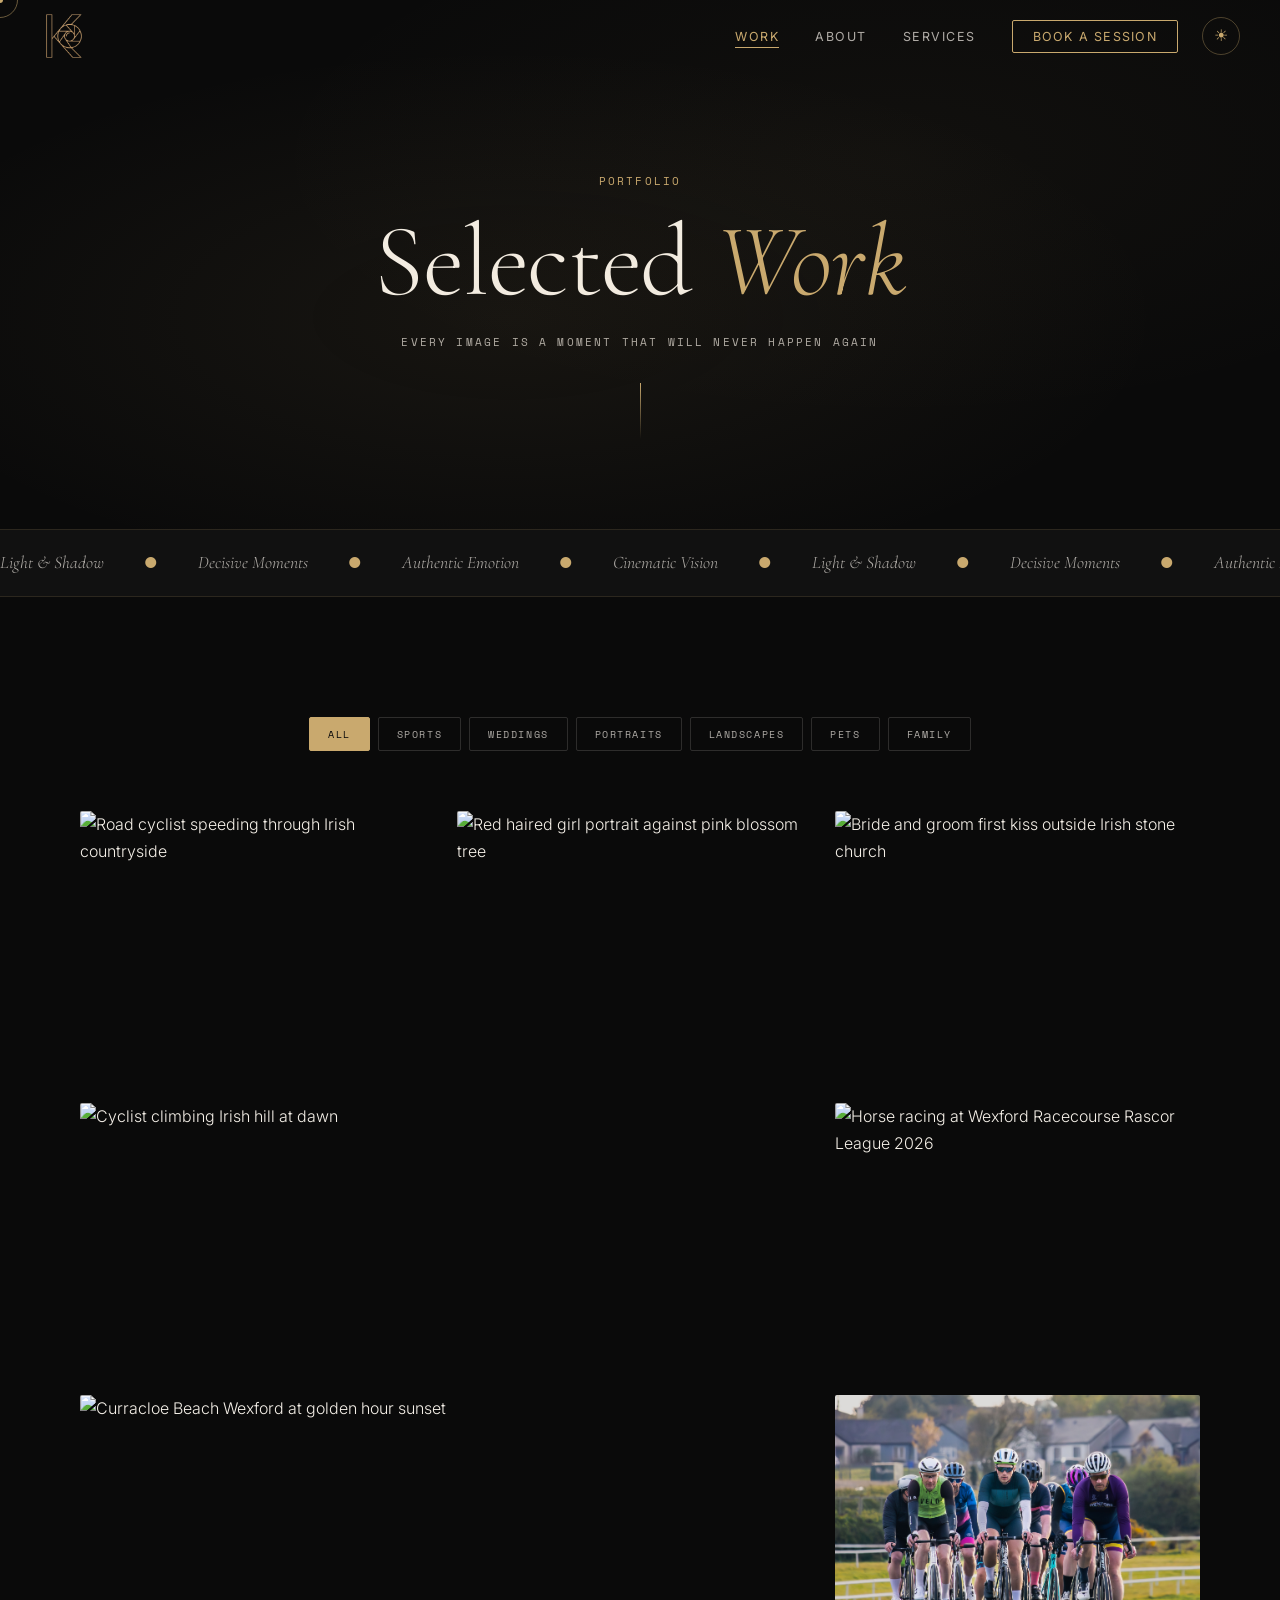
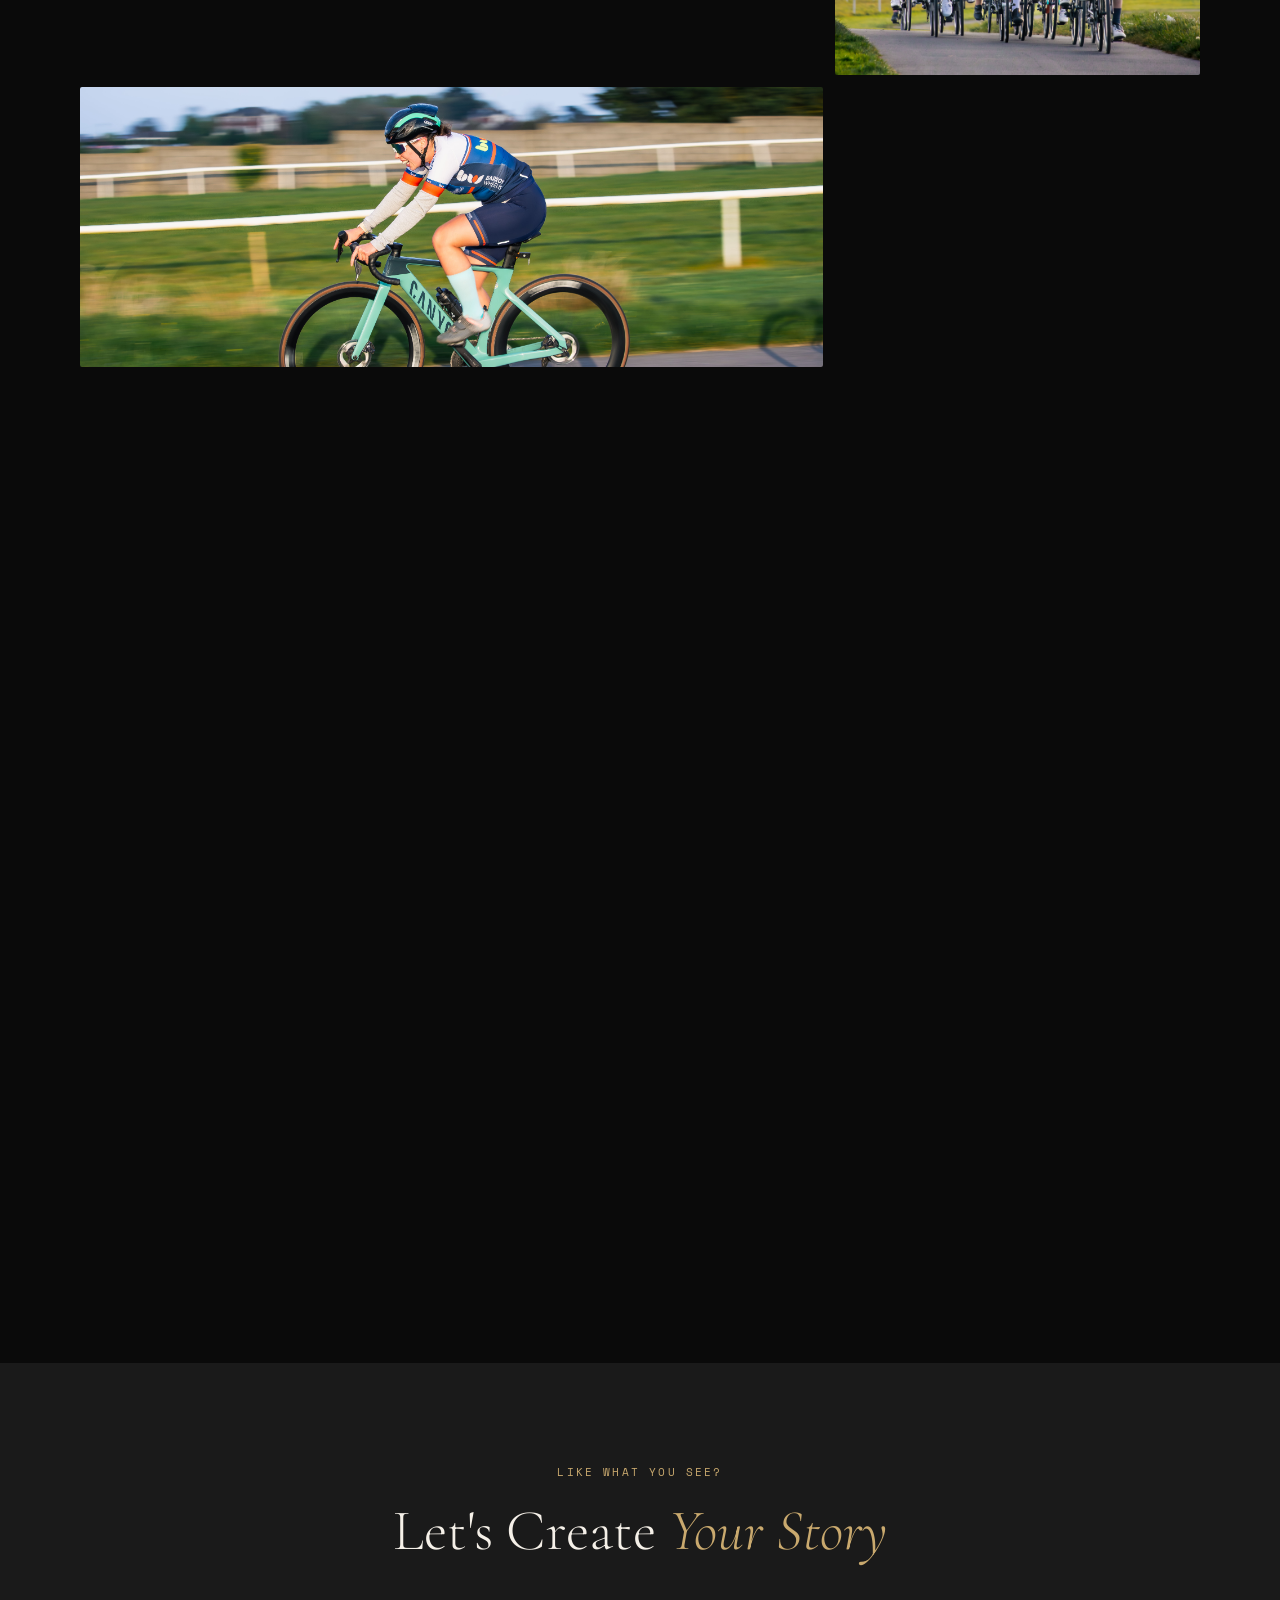
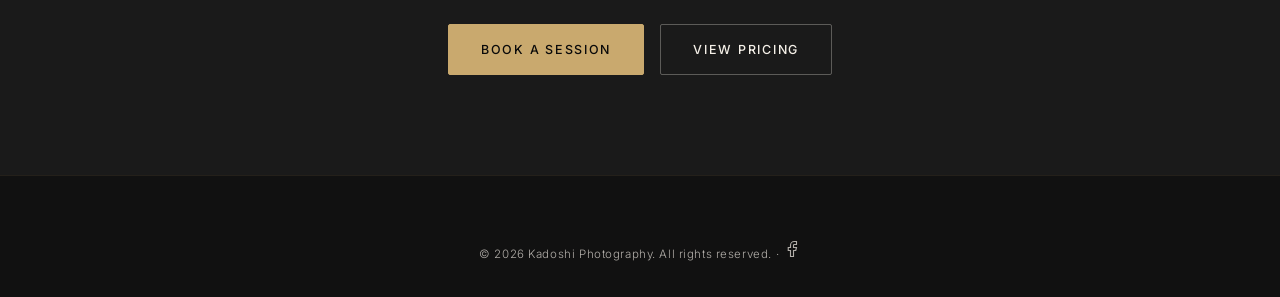
==== portfolio.html @ da4d8324 "Update all site files with latest changes" ====
<!DOCTYPE html>
<html lang="en">
<head>
  <meta charset="UTF-8">
  <meta name="viewport" content="width=device-width, initial-scale=1.0">
  <title>Portfolio | Kadoshi Photography — Co. Wexford, Ireland</title>
  <meta name="description" content="Browse the full portfolio of Kadoshi Photography — weddings, sports, portraits, couples, family, landscapes, pets, street and events captured across Ireland.">
  <meta name="author" content="Danni Kadoshi">
  <meta name="robots" content="index, follow">
  <link rel="canonical" href="https://dannikadoshi.com/portfolio.html">
  <meta name="geo.region" content="IE-WX">
  <meta name="geo.placename" content="County Wexford, Ireland">
  <meta property="og:type" content="website">
  <meta property="og:site_name" content="Kadoshi Photography">
  <meta property="og:title" content="Portfolio | Kadoshi Photography — Co. Wexford, Ireland">
  <meta property="og:description" content="Browse the full portfolio of Kadoshi Photography — weddings, sports, portraits, couples, family, landscapes, pets, street and events captured across Ireland.">
  <meta property="og:url" content="https://dannikadoshi.com/portfolio.html">
  <meta property="og:image" content="https://dannikadoshi.com/images/landscape-curracloe-golden.png">
  <meta property="og:locale" content="en_IE">
  <link rel="preconnect" href="https://fonts.googleapis.com">
  <link rel="preconnect" href="https://fonts.gstatic.com" crossorigin>
  <link href="https://fonts.googleapis.com/css2?family=Cormorant+Garamond:ital,wght@0,300;0,400;0,600;1,300;1,400&family=Inter:wght@300;400;500&family=Space+Mono:wght@400;700&display=swap" rel="stylesheet">
  <link rel="stylesheet" href="css/style.css">
  <link rel="icon" type="image/png" href="images/logo-k-gold.png">
  <link rel="apple-touch-icon" href="images/logo-k-gold.png">
  <link rel="manifest" href="manifest.json">
  <meta name="theme-color" content="#0a0a0a">
  <meta name="apple-mobile-web-app-capable" content="yes">
  <meta name="apple-mobile-web-app-status-bar-style" content="black-translucent">
  <meta name="apple-mobile-web-app-title" content="Kadoshi">
</head>
<body>

  <div class="cursor-dot" id="cursorDot"></div>
  <div class="cursor-ring" id="cursorRing"></div>

  <nav class="nav" id="nav">
    <a href="index.html" class="nav-logo">
      <img src="images/logo-k-gold.png" alt="Kadoshi Photography" class="nav-logo-img nav-logo-img--gold">
      <img src="images/logo-k-white.png" alt="Kadoshi Photography" class="nav-logo-img nav-logo-img--white">
    </a>
    <div class="nav-right">
      <ul class="nav-links" id="navLinks">
        <li><a href="portfolio.html" class="nav-link" aria-current="page">Work</a></li>
        <li><a href="about.html" class="nav-link">About</a></li>
        <li><a href="services.html" class="nav-link">Services</a></li>
        <li><a href="contact.html" class="nav-link nav-link--cta">Book a Session</a></li>
      </ul>
      <button class="theme-toggle" id="themeToggle" aria-label="Toggle light/dark theme" title="Toggle theme">
        <span class="theme-toggle-icon theme-toggle-icon--dark">☀</span>
        <span class="theme-toggle-icon theme-toggle-icon--light">☽</span>
      </button>
      <button class="nav-toggle" id="navToggle" aria-label="Toggle menu">
        <span></span><span></span><span></span>
      </button>
    </div>
  </nav>

  <!-- Page Hero -->
  <div class="page-hero">
    <p class="section-label reveal-up">Portfolio</p>
    <h1 class="page-hero-title reveal-up">Selected <em>Work</em></h1>
    <p class="page-hero-sub reveal-up">Every image is a moment that will never happen again</p>
    <div class="page-hero-line"></div>
  </div>

  <!-- Philosophy Strip -->
  <section class="philosophy">
    <div class="philosophy-track">
      <span>Light &amp; Shadow</span>
      <span class="dot">&#9679;</span>
      <span>Decisive Moments</span>
      <span class="dot">&#9679;</span>
      <span>Authentic Emotion</span>
      <span class="dot">&#9679;</span>
      <span>Cinematic Vision</span>
      <span class="dot">&#9679;</span>
      <span>Light &amp; Shadow</span>
      <span class="dot">&#9679;</span>
      <span>Decisive Moments</span>
      <span class="dot">&#9679;</span>
      <span>Authentic Emotion</span>
      <span class="dot">&#9679;</span>
      <span>Cinematic Vision</span>
      <span class="dot">&#9679;</span>
    </div>
  </section>

  <!-- Full Gallery -->
  <section class="work">
    <div class="container">

      <!-- Filter Tabs -->
      <div class="filter-tabs reveal-up">
        <button class="filter-btn active" data-filter="all">All</button>
        <button class="filter-btn" data-filter="sports">Sports</button>
        <button class="filter-btn" data-filter="weddings">Weddings</button>
        <button class="filter-btn" data-filter="portraits">Portraits</button>
        <button class="filter-btn" data-filter="landscapes">Landscapes</button>
        <button class="filter-btn" data-filter="pets">Pets</button>
        <button class="filter-btn" data-filter="family">Family</button>
      </div>

      <!-- Gallery Grid -->
      <div class="gallery-grid" id="galleryGrid">

        <div class="gallery-item reveal-item" data-category="sports" data-index="0"
          data-story="There's a split second between effort and flight — where the road disappears and only momentum exists. I chased this cyclist down a narrow Wexford lane for three kilometres waiting for the hedgerows to frame him perfectly. One shot. This was it.">
          <img src="images/sport-cycling-motion.png" alt="Road cyclist speeding through Irish countryside" style="object-position: center center;">
          <div class="gallery-overlay">
            <p class="gallery-cat">Sports</p>
            <h3 class="gallery-name">In Motion</h3>
          </div>
        </div>

        <div class="gallery-item reveal-item tall" data-category="portraits" data-index="1"
          data-story="She arrived nervous. By the third frame she forgot I was there. Portrait photography isn't about the camera — it's about the silence between words, the trust built in a few quiet minutes. This is what it looks like when someone finally lets you see them.">
          <img src="images/portrait-blossom-girl.png" alt="Red haired girl portrait against pink blossom tree" style="object-position: center top;">
          <div class="gallery-overlay">
            <p class="gallery-cat">Portraits</p>
            <h3 class="gallery-name">In Bloom</h3>
          </div>
        </div>

        <div class="gallery-item reveal-item" data-category="weddings" data-index="2"
          data-story="They had waited fourteen months for this day. When Father O'Brien finally said 'you may kiss the bride', the crowd erupted and confetti filled the October air. She laughed into his lips. I pressed the shutter. Some frames find you.">
          <img src="images/wedding-church-kiss.png" alt="Bride and groom first kiss outside Irish stone church">
          <div class="gallery-overlay">
            <p class="gallery-cat">Weddings</p>
            <h3 class="gallery-name">Forever Begins</h3>
          </div>
        </div>

        <div class="gallery-item reveal-item wide" data-category="landscapes" data-index="3"
          data-story="Curracloe Beach, Co. Wexford. 8:47pm in late August. I had been here four evenings in a row hoping for this light. The lone figure appeared from nowhere — a stranger walking his dog — and stepped into the frame at exactly the right moment. Some photographs are made. Others are given.">
          <img src="images/landscape-curracloe-golden.png" alt="Curracloe Beach Wexford at golden hour sunset">
          <div class="gallery-overlay">
            <p class="gallery-cat">Landscapes</p>
            <h3 class="gallery-name">Golden Hour</h3>
          </div>
        </div>

        <div class="gallery-item reveal-item" data-category="sports" data-index="4"
          data-story="6:12am. The valley below was still sleeping under morning mist. He had been climbing for forty minutes. No music, no distraction — just the rhythmic grind of the chain and the burn in his legs. This is what dedication looks like before the world wakes up.">
          <img src="images/sport-cycling-athlete.png" alt="Cyclist climbing Irish hill at dawn" style="object-position: center center;">
          <div class="gallery-overlay">
            <p class="gallery-cat">Sports</p>
            <h3 class="gallery-name">The Athlete</h3>
          </div>
        </div>

        <div class="gallery-item reveal-item" data-category="sports" data-index="5"
          data-story="Wexford Racecourse, April 28th, 2026. The Rascor Wexford League was thunder and dust — three tons of muscle and determination hurtling down the track at forty kilometres per hour. Every muscle fibre burning, every heartbeat a hammer blow. I positioned myself at the final turn knowing that this is where victory is decided — not by speed, but by will.">
          <img src="images/cycling.jpg" alt="Horse racing at Wexford Racecourse Rascor League 2026" style="object-position: center center;">
          <div class="gallery-overlay">
            <p class="gallery-cat">Sports</p>
            <h3 class="gallery-name">Pure Drive</h3>
          </div>
        </div>

        <div class="gallery-item reveal-item wide" data-category="sports" data-index="6"
          data-story="The moment between stride and stride — when acceleration becomes art. At full speed down Wexford's track, the jockey and horse move as one organism, communicating through the subtlest shifts of weight and intention. This isn't racing. This is poetry written in hoofbeats.">
          <img src="images/full-speed.jpg" alt="Racehorse at full speed Wexford Racecourse">
          <div class="gallery-overlay">
            <p class="gallery-cat">Sports</p>
            <h3 class="gallery-name">Full Speed</h3>
          </div>
        </div>

        <div class="gallery-item reveal-item" data-category="sports" data-index="7"
          data-story="The roar before the finish line. Wexford's racing community gathered on April 28th for the Rascor League — generations of tradition, family pride, and the electric tension of three minutes that could change everything. I captured not just the horses, but the collective heartbeat of a community holding its breath.">
          <img src="images/cycling-peloton.jpg" alt="Rascor Wexford League 2026 racing action" style="object-position: center center;">
          <div class="gallery-overlay">
            <p class="gallery-cat">Sports</p>
            <h3 class="gallery-name">The Race</h3>
          </div>
        </div>

        <div class="gallery-item reveal-item" data-category="pets" data-index="8"
          data-story="This is Bruce — my pug, my shadow, my most demanding client. He hit the sand at full speed and never looked back. There's something about Bruce on a beach — pure, unfiltered happiness with absolutely no agenda. This shot took forty attempts. He didn't care. Worth every single one.">
          <img src="images/pet-dog-beach.png" alt="Bruce the pug running on Curracloe Beach">
          <div class="gallery-overlay">
            <p class="gallery-cat">Pets</p>
            <h3 class="gallery-name">Best Friends</h3>
          </div>
        </div>

        <div class="gallery-item reveal-item tall" data-category="street" data-index="9"
          data-story="Dublin on a Tuesday in November. Everyone else had an umbrella and somewhere to be. I had a camera and no particular plan. Street photography is the art of being invisible in plain sight — of finding the extraordinary frame inside the ordinary evening.">
          <img src="images/street-dublin-rain.png" alt="Rainy night street scene in Dublin Ireland">
          <div class="gallery-overlay">
            <p class="gallery-cat">Street</p>
            <h3 class="gallery-name">City Pulse</h3>
          </div>
        </div>

        <div class="gallery-item reveal-item" data-category="landscapes" data-index="10"
          data-story="Hook Head Lighthouse — the oldest operational lighthouse in the world. I arrived two hours before dusk and waited. As the blue hour settled over the Atlantic, the beam swept across a sea that had guided sailors home for over eight hundred years. Ireland carries its history in its light.">
          <img src="images/landscape-hook-head.png" alt="Hook Head Lighthouse Wexford at blue hour">
          <div class="gallery-overlay">
            <p class="gallery-cat">Landscapes</p>
            <h3 class="gallery-name">Blue Hour</h3>
          </div>
        </div>

        <div class="gallery-item reveal-item wide" data-category="pets" data-index="10"
          data-story="Zeus and his mate, let loose at Curracloe for a golden hour session. Within seconds they were chasing waves like the ocean was personally put there for them. Animals understand something about joy that we've largely forgotten.">
          <img src="images/pet-dogs-sunset.png" alt="Two dogs playing on Irish beach at sunset">
          <div class="gallery-overlay">
            <p class="gallery-cat">Pets</p>
            <h3 class="gallery-name">Pure Joy</h3>
          </div>
        </div>

        <div class="gallery-item reveal-item" data-category="portraits" data-index="13"
          data-story="No studio. No artificial light. Just an autumn woodland in Wexford, a willing subject, and whatever the sky decided to give us that afternoon. The best portraits are never forced — they're discovered in the quiet space between directions.">
          <img src="images/portrait-woodland-light.png" alt="Natural light portrait in Irish woodland" style="object-position: center top;">
          <div class="gallery-overlay">
            <p class="gallery-cat">Portraits</p>
            <h3 class="gallery-name">Natural Light</h3>
          </div>
        </div>

        <div class="gallery-item reveal-item wide" data-category="family" data-index="14"
          data-story="They'd been trying to get a family photo for two years. Every attempt — someone blinked, someone cried, the dog escaped. This time I told them to forget about the camera and just talk to each other. Twenty seconds later, this happened. That's the magic of not trying too hard.">
          <img src="images/portrait-family-outdoor.png" alt="Irish family portrait in Wexford countryside">
          <div class="gallery-overlay">
            <p class="gallery-cat">Family</p>
            <h3 class="gallery-name">Together</h3>
          </div>
        </div>

      </div>
    </div>
  </section>

  <!-- CTA -->
  <section class="home-cta">
    <div class="container">
      <p class="section-label reveal-up">Like What You See?</p>
      <h2 class="section-title reveal-up">Let's Create <em>Your Story</em></h2>
      <div class="hero-actions reveal-up">
        <a href="contact.html" class="btn btn--gold">Book a Session</a>
        <a href="pricing.html" class="btn btn--ghost">View Pricing</a>
      </div>
    </div>
  </section>

  <footer class="footer">
    <div class="footer-bottom">
      <p class="footer-copy">© 2026 Kadoshi Photography. All rights reserved. · <a href="https://www.facebook.com/kadoshiphotography/" aria-label="Facebook" target="_blank" rel="noopener noreferrer" class="footer-social-link"><svg viewBox="0 0 24 24" fill="none" stroke="currentColor" stroke-width="1.5" width="18" height="18"><path d="M18 2h-3a5 5 0 0 0-5 5v3H7v4h3v8h4v-8h3l1-4h-4V7a1 1 0 0 1 1-1h3z"/></svg></a></p>
    </div>
  </footer>

  <button class="scroll-top" id="scrollTop" aria-label="Scroll to top">&#8593;</button>

  <div class="lightbox" id="lightbox">
    <button class="lightbox-close" id="lightboxClose" aria-label="Close">&times;</button>
    <button class="lightbox-nav lightbox-prev" id="lightboxPrev" aria-label="Previous">&#8592;</button>
    <div class="lightbox-content" id="lightboxContent"></div>
    <button class="lightbox-nav lightbox-next" id="lightboxNext" aria-label="Next">&#8594;</button>
    <div class="lightbox-info" id="lightboxInfo"></div>
  </div>

  <script src="js/main.js"></script>
</body>
</html>
---- css/style.css ----
/* ============================================================
   KADOSHI PHOTOGRAPHY — Main Stylesheet
   Dark cinematic theme with gold accents
   ============================================================ */

/* --- Reset & Base --- */
*, *::before, *::after { box-sizing: border-box; margin: 0; padding: 0; }

:root {
  --black:       #0a0a0a;
  --dark:        #111111;
  --dark-2:      #1a1a1a;
  --dark-3:      #242424;
  --gold:        #c9a96e;
  --gold-light:  #e8c98a;
  --gold-dark:   #a0793f;
  --white:       #f5f0e8;
  --white-dim:   rgba(245, 240, 232, 0.7);
  --white-faint: rgba(245, 240, 232, 0.15);
  --font-serif:  'Cormorant Garamond', Georgia, serif;
  --font-sans:   'Inter', system-ui, sans-serif;
  --font-mono:   'Space Mono', monospace;
  --nav-h:       72px;
  --ease-out:    cubic-bezier(0.16, 1, 0.3, 1);
  --ease-in-out: cubic-bezier(0.65, 0, 0.35, 1);
}

html {
  scroll-behavior: smooth;
  font-size: 16px;
  overflow-x: hidden;
  max-width: 100%;
}

body {
  background: var(--black);
  color: var(--white);
  font-family: var(--font-sans);
  font-weight: 300;
  line-height: 1.7;
  overflow-x: hidden;
  max-width: 100%;
  cursor: none;
}

a { color: inherit; text-decoration: none; }
img { display: block; width: 100%; height: 100%; object-fit: cover; }
button { cursor: none; border: none; background: none; }

/* --- Custom Cursor --- */
.cursor-dot,
.cursor-ring {
  position: fixed;
  top: 0; left: 0;
  pointer-events: none;
  z-index: 9999;
  transform: translate(-50%, -50%);
  transition: opacity 0.3s;
}

.cursor-dot {
  width: 6px; height: 6px;
  background: var(--gold);
  border-radius: 50%;
  transition: transform 0.1s, background 0.2s;
}

.cursor-ring {
  width: 36px; height: 36px;
  border: 1.5px solid rgba(201, 169, 110, 0.5);
  border-radius: 50%;
  transition: transform 0.15s var(--ease-out), width 0.3s, height 0.3s, border-color 0.3s;
}

body.cursor-hover .cursor-dot  { transform: translate(-50%, -50%) scale(2.5); background: var(--gold-light); }
body.cursor-hover .cursor-ring { width: 60px; height: 60px; border-color: var(--gold); }

/* --- Navigation --- */
.nav {
  position: fixed;
  top: 0; left: 0; right: 0;
  height: var(--nav-h);
  display: flex;
  align-items: center;
  justify-content: space-between;
  padding: 0 40px;
  z-index: 1000;
  transition: background 0.4s, backdrop-filter 0.4s;
}

.nav.scrolled {
  background: rgba(10, 10, 10, 0.92);
  backdrop-filter: blur(12px);
  -webkit-backdrop-filter: blur(12px);
  border-bottom: 1px solid rgba(201, 169, 110, 0.1);
}

.nav-logo {
  display: flex;
  align-items: center;
  transition: opacity 0.2s;
}
.nav-logo:hover { opacity: 0.8; }

/* Navbar K monogram */
.nav-logo-img {
  height: 48px;
  width: auto;
  display: block;
  transition: opacity 0.3s;
}
.nav-logo-img--white { display: none; }
.nav-logo-img--gold  { display: block; }

/* Light mode: keep gold K in navbar (reads well on cream bg) */
body.light .nav-logo-img--gold  { display: block; }
body.light .nav-logo-img--white { display: none; }

.nav-links {
  display: flex;
  list-style: none;
  align-items: center;
  gap: 36px;
}

.nav-link {
  font-family: var(--font-sans);
  font-size: 0.78rem;
  font-weight: 400;
  letter-spacing: 0.12em;
  text-transform: uppercase;
  color: var(--white-dim);
  transition: color 0.2s;
  position: relative;
}

.nav-link::after {
  content: '';
  position: absolute;
  bottom: -4px; left: 0;
  width: 0; height: 1px;
  background: var(--gold);
  transition: width 0.3s var(--ease-out);
}

.nav-link:hover { color: var(--white); }
.nav-link:hover::after { width: 100%; }

.nav-link--cta {
  color: var(--gold) !important;
  border: 1px solid var(--gold);
  padding: 8px 20px;
  border-radius: 2px;
  letter-spacing: 0.1em;
  transition: background 0.2s, color 0.2s !important;
}
.nav-link--cta::after { display: none; }
.nav-link--cta:hover {
  background: var(--gold);
  color: var(--black) !important;
}

/* Nav right cluster — always visible */
.nav-right {
  display: flex;
  align-items: center;
  gap: 24px;
}

.nav-toggle {
  display: none;
  flex-direction: column;
  gap: 5px;
  padding: 8px;
}
.nav-toggle span {
  display: block;
  width: 24px; height: 1.5px;
  background: var(--white);
  transition: transform 0.3s, opacity 0.3s;
}

/* --- Buttons --- */
.btn {
  display: inline-flex;
  align-items: center;
  gap: 10px;
  padding: 14px 32px;
  font-family: var(--font-sans);
  font-size: 0.78rem;
  font-weight: 500;
  letter-spacing: 0.14em;
  text-transform: uppercase;
  border-radius: 2px;
  transition: all 0.25s var(--ease-out);
  position: relative;
  overflow: hidden;
}

.btn--gold {
  background: var(--gold);
  color: var(--black);
  border: 1px solid var(--gold);
}
.btn--gold:hover {
  background: var(--gold-light);
  border-color: var(--gold-light);
  transform: translateY(-2px);
  box-shadow: 0 12px 40px rgba(201, 169, 110, 0.25);
}

.btn--ghost {
  background: transparent;
  color: var(--white);
  border: 1px solid rgba(245, 240, 232, 0.3);
}
.btn--ghost:hover {
  border-color: var(--white);
  transform: translateY(-2px);
}

.btn--full { width: 100%; justify-content: center; }

/* --- Section Shared --- */
.container { max-width: 1200px; margin: 0 auto; padding: 0 40px; }

.section-label {
  font-family: var(--font-mono);
  font-size: 0.68rem;
  letter-spacing: 0.2em;
  text-transform: uppercase;
  color: var(--gold);
  margin-bottom: 16px;
}

.section-title {
  font-family: var(--font-serif);
  font-size: clamp(2.2rem, 5vw, 3.6rem);
  font-weight: 300;
  line-height: 1.15;
  margin-bottom: 60px;
}

.section-title em {
  font-style: italic;
  color: var(--gold);
}

.section-header { text-align: center; }
.section-header .section-title { margin-bottom: 40px; }

/* --- Hero --- */
.hero {
  position: relative;
  height: 100dvh;
  min-height: 600px;
  display: flex;
  align-items: center;
  justify-content: center;
  overflow: hidden;
}

.hero-bg {
  position: absolute;
  inset: 0;
  background: #0a0a0a;
}

.hero-slides {
  position: absolute;
  inset: 0;
}

.hero-slide {
  position: absolute;
  inset: 0;
  background-size: cover;
  background-position: center;
  opacity: 0;
  transition: opacity 1.8s ease-in-out;
  will-change: opacity, transform;
}

.hero-slide.active {
  opacity: 1;
  animation: kenBurns 9s ease-out forwards;
}

@keyframes kenBurns {
  from { transform: scale(1.08); }
  to   { transform: scale(1); }
}

.hero-slide--1 { background-image: url('../images/wedding-church-kiss.png'); }
.hero-slide--2 { background-image: url('../images/landscape-curracloe-golden.png'); }
.hero-slide--3 { background-image: url('../images/sport-cycling-motion.png'); }
.hero-slide--4 { background-image: url('../images/portrait-woodland-light.png'); }
.hero-slide--5 { background-image: url('../images/landscape-hook-head.png'); }
.hero-slide--6 { background-image: url('../images/street-dublin-rain.png'); }
.hero-slide--7 { background-image: url('../images/portrait-blossom-girl.png'); }
.hero-slide--8 { background-image: url('../images/pet-dogs-sunset.png'); }

.hero-overlay {
  position: absolute;
  inset: 0;
  background: rgba(0, 0, 0, 0.52);
}

.hero-gradient {
  position: absolute;
  bottom: 0; left: 0; right: 0;
  height: 40%;
  background: linear-gradient(to top, var(--black), transparent);
}

.hero-content {
  position: relative;
  text-align: center;
  z-index: 1;
  padding: 0 20px;
}

.hero-tagline {
  font-family: var(--font-mono);
  font-size: 0.7rem;
  letter-spacing: 0.25em;
  text-transform: uppercase;
  color: var(--gold);
  margin-bottom: 24px;
}

.hero-title {
  font-family: var(--font-serif);
  font-size: clamp(4rem, 12vw, 10rem);
  font-weight: 300;
  line-height: 0.9;
  letter-spacing: -0.01em;
  margin-bottom: 32px;
  display: flex;
  flex-direction: column;
  align-items: center;
  gap: 8px;
}

.hero-title--thin {
  font-size: clamp(1.4rem, 4vw, 3rem);
  font-weight: 300;
  letter-spacing: 0.35em;
  text-transform: uppercase;
  color: var(--white-dim);
}

.hero-sub {
  font-size: 0.72rem;
  letter-spacing: 0.15em;
  text-transform: uppercase;
  color: var(--white-dim);
  margin-bottom: 48px;
}

.hero-actions {
  display: flex;
  gap: 16px;
  justify-content: center;
  flex-wrap: wrap;
}

.hero-scroll {
  position: absolute;
  bottom: 36px;
  left: 50%;
  transform: translateX(-50%);
  display: flex;
  flex-direction: column;
  align-items: center;
  gap: 12px;
  font-family: var(--font-mono);
  font-size: 0.6rem;
  letter-spacing: 0.2em;
  text-transform: uppercase;
  color: var(--white-dim);
  animation: scrollPulse 2s ease-in-out infinite;
}

.hero-scroll-line {
  width: 1px;
  height: 48px;
  background: linear-gradient(to bottom, var(--gold), transparent);
}

@keyframes scrollPulse {
  0%, 100% { opacity: 0.5; transform: translateX(-50%) translateY(0); }
  50% { opacity: 1; transform: translateX(-50%) translateY(6px); }
}

/* --- Philosophy Strip --- */
.philosophy {
  overflow: hidden;
  border-top: 1px solid rgba(201, 169, 110, 0.15);
  border-bottom: 1px solid rgba(201, 169, 110, 0.15);
  background: var(--dark);
  padding: 18px 0;
}

.philosophy-track {
  display: flex;
  gap: 40px;
  white-space: nowrap;
  animation: marquee 20s linear infinite;
  font-family: var(--font-serif);
  font-size: 1.1rem;
  font-style: italic;
  color: var(--white-dim);
}

.philosophy-track .dot { color: var(--gold); }

@keyframes marquee {
  from { transform: translateX(0); }
  to   { transform: translateX(-50%); }
}

/* --- Gallery / Work --- */
.work {
  padding: 120px 0;
  background: var(--black);
}

.filter-tabs {
  display: flex;
  gap: 8px;
  flex-wrap: wrap;
  justify-content: center;
  margin-bottom: 60px;
}

.filter-btn {
  font-family: var(--font-mono);
  font-size: 0.65rem;
  letter-spacing: 0.15em;
  text-transform: uppercase;
  color: var(--white-dim);
  border: 1px solid rgba(245, 240, 232, 0.15);
  padding: 8px 18px;
  border-radius: 2px;
  transition: all 0.25s;
}

.filter-btn:hover { border-color: var(--gold); color: var(--gold); }
.filter-btn.active { background: var(--gold); color: var(--black); border-color: var(--gold); }

.gallery-grid {
  display: grid;
  grid-template-columns: repeat(3, 1fr);
  grid-auto-rows: 280px;
  grid-auto-flow: dense;
  gap: 12px;
}

.gallery-item {
  position: relative;
  overflow: hidden;
  border-radius: 2px;
  cursor: none;
}

.gallery-item.tall  { grid-row: span 2; }
.gallery-item.wide  { grid-column: span 2; }

.gallery-item.hidden { display: none; }

/* Placeholder visuals (replace with real <img> later) */
.gallery-placeholder {
  width: 100%; height: 100%;
  background:
    radial-gradient(
      ellipse at 40% 40%,
      hsl(calc(var(--ph-hue) * 1deg), 30%, 18%) 0%,
      hsl(calc(var(--ph-hue) * 1deg), 15%, 8%) 100%
    );
  display: flex;
  flex-direction: column;
  align-items: center;
  justify-content: center;
  gap: 8px;
  transition: transform 0.6s var(--ease-out);
}

.ph-label {
  font-family: var(--font-mono);
  font-size: 0.6rem;
  letter-spacing: 0.2em;
  text-transform: uppercase;
  color: rgba(201, 169, 110, 0.5);
}

.ph-icon { font-size: 2rem; }
.ph-icon.large { font-size: 3.5rem; }

.gallery-item:hover .gallery-placeholder { transform: scale(1.04); }

.gallery-overlay {
  position: absolute;
  inset: 0;
  background: linear-gradient(to top, rgba(0,0,0,0.85) 0%, transparent 60%);
  padding: 24px;
  display: flex;
  flex-direction: column;
  justify-content: flex-end;
  opacity: 0;
  transition: opacity 0.35s;
}

.gallery-item:hover .gallery-overlay { opacity: 1; }

.gallery-cat {
  font-family: var(--font-mono);
  font-size: 0.6rem;
  letter-spacing: 0.2em;
  text-transform: uppercase;
  color: var(--gold);
  margin-bottom: 6px;
}

.gallery-name {
  font-family: var(--font-serif);
  font-size: 1.3rem;
  font-weight: 400;
}

/* --- About --- */
.about {
  padding: 120px 0;
  background: var(--dark);
}

.about-grid {
  display: grid;
  grid-template-columns: 1fr 1fr;
  gap: 80px;
  align-items: center;
}

.about-photo-wrap { position: relative; margin-bottom: 40px; }

.about-photo-placeholder {
  width: 100%;
  aspect-ratio: 3 / 4;
  background: var(--dark-3);
  border-radius: 2px;
  display: flex;
  flex-direction: column;
  align-items: center;
  justify-content: center;
  gap: 12px;
  color: var(--white-dim);
  font-size: 0.8rem;
  letter-spacing: 0.1em;
}

.about-photo-img {
  width: 100%;
  aspect-ratio: 3 / 4;
  object-fit: cover;
  object-position: center top;
  border-radius: 2px;
  display: block;
}

body.light .about-photo-img { filter: none; }

.about-accent-line {
  position: absolute;
  bottom: -20px; right: -20px;
  width: 80%; height: 80%;
  border: 1px solid rgba(201, 169, 110, 0.2);
  border-radius: 2px;
  z-index: -1;
}

.about-stats {
  display: grid;
  grid-template-columns: repeat(2, 1fr);
  gap: 20px;
}

.stat {
  text-align: center;
  padding: 20px 12px;
  background: var(--dark-2);
  border-radius: 2px;
  border-top: 2px solid var(--gold);
}

.stat-num {
  display: block;
  font-family: var(--font-serif);
  font-size: 2.2rem;
  font-weight: 300;
  color: var(--gold);
  line-height: 1;
  margin-bottom: 6px;
}

.stat-label {
  font-family: var(--font-mono);
  font-size: 0.6rem;
  letter-spacing: 0.15em;
  text-transform: uppercase;
  color: var(--white-dim);
}

.about-content .section-label { margin-bottom: 16px; }
.about-content .section-title { margin-bottom: 28px; }

.about-text {
  color: var(--white-dim);
  margin-bottom: 20px;
  font-size: 0.95rem;
  line-height: 1.8;
}

.about-text strong { color: var(--white); font-weight: 500; }

/* --- Services --- */
.services {
  padding: 120px 0;
  background: var(--black);
}

.services-grid {
  display: grid;
  grid-template-columns: repeat(3, 1fr);
  gap: 20px;
}

/* Centre a lone card in the last row — desktop only */
@media (min-width: 769px) {
  .service-card:last-child:nth-child(3n+1) {
    grid-column: 2 / 3;
  }
}

.service-card {
  background: var(--dark);
  border: 1px solid rgba(245, 240, 232, 0.07);
  border-radius: 2px;
  padding: 40px 32px;
  transition: border-color 0.3s, transform 0.3s var(--ease-out), box-shadow 0.3s;
  position: relative;
  overflow: hidden;
}

.service-card::before {
  content: '';
  position: absolute;
  top: 0; left: 0; right: 0;
  height: 2px;
  background: linear-gradient(90deg, transparent, var(--gold), transparent);
  transform: scaleX(0);
  transition: transform 0.4s var(--ease-out);
}

.service-card:hover {
  border-color: rgba(201, 169, 110, 0.25);
  transform: translateY(-4px);
  box-shadow: 0 20px 60px rgba(0,0,0,0.4);
}

.service-card:hover::before { transform: scaleX(1); }

.service-icon {
  font-size: 2rem;
  margin-bottom: 20px;
  display: block;
}

.service-card h3 {
  font-family: var(--font-serif);
  font-size: 1.5rem;
  font-weight: 400;
  margin-bottom: 12px;
}

.service-card p {
  font-size: 0.88rem;
  color: var(--white-dim);
  line-height: 1.7;
  margin-bottom: 24px;
}

.service-tag {
  font-family: var(--font-mono);
  font-size: 0.6rem;
  letter-spacing: 0.15em;
  text-transform: uppercase;
  color: var(--gold);
}

/* --- Testimonials --- */
.testimonials {
  padding: 120px 0;
  background: var(--dark);
  text-align: center;
}

.testimonial-grid {
  display: grid;
  grid-template-columns: repeat(3, 1fr);
  gap: 24px;
  text-align: left;
}

.testimonial-card {
  background: var(--dark-2);
  border-radius: 2px;
  padding: 36px 32px;
  border: 1px solid rgba(245, 240, 232, 0.06);
  position: relative;
}

.testimonial-card::before {
  content: '\201C';
  position: absolute;
  top: 16px; left: 20px;
  font-family: var(--font-serif);
  font-size: 5rem;
  color: var(--gold);
  opacity: 0.15;
  line-height: 1;
}

.stars {
  color: var(--gold);
  font-size: 0.85rem;
  letter-spacing: 3px;
  margin-bottom: 20px;
}

.testimonial-text {
  font-size: 0.92rem;
  color: var(--white-dim);
  line-height: 1.75;
  font-style: italic;
  margin-bottom: 20px;
}

.testimonial-author {
  font-family: var(--font-mono);
  font-size: 0.65rem;
  letter-spacing: 0.15em;
  text-transform: uppercase;
  color: var(--gold);
}

/* --- Contact --- */
.contact {
  padding: 120px 0;
  background: var(--black);
}

.contact-grid {
  display: grid;
  grid-template-columns: 1fr 1fr;
  gap: 80px;
  align-items: start;
}

.contact-info .section-title { margin-bottom: 24px; }

.contact-text {
  color: var(--white-dim);
  font-size: 0.95rem;
  line-height: 1.8;
  margin-bottom: 36px;
}

.contact-details { display: flex; flex-direction: column; gap: 16px; margin-bottom: 36px; }

.contact-detail {
  display: flex;
  align-items: center;
  gap: 16px;
  font-size: 0.88rem;
  color: var(--white-dim);
}

.contact-icon {
  width: 36px; height: 36px;
  background: var(--dark-2);
  border: 1px solid rgba(201, 169, 110, 0.2);
  border-radius: 50%;
  display: flex;
  align-items: center;
  justify-content: center;
  font-size: 0.9rem;
  flex-shrink: 0;
}

.social-links { display: flex; gap: 16px; }

.social-link {
  width: 44px; height: 44px;
  border: 1px solid rgba(245, 240, 232, 0.15);
  border-radius: 50%;
  display: flex;
  align-items: center;
  justify-content: center;
  color: var(--white-dim);
  transition: all 0.25s;
}

.social-link:hover {
  border-color: var(--gold);
  color: var(--gold);
  transform: translateY(-3px);
}

/* Contact Form */
.contact-form {
  background: var(--dark);
  border: 1px solid rgba(245, 240, 232, 0.07);
  border-radius: 4px;
  padding: 48px 40px;
}

.form-row { display: grid; grid-template-columns: 1fr 1fr; gap: 20px; }

.form-group { display: flex; flex-direction: column; gap: 8px; margin-bottom: 20px; }

.form-group label {
  font-family: var(--font-mono);
  font-size: 0.62rem;
  letter-spacing: 0.15em;
  text-transform: uppercase;
  color: var(--gold);
}

.form-group input,
.form-group select,
.form-group textarea {
  background: var(--dark-2);
  border: 1px solid rgba(245, 240, 232, 0.1);
  border-radius: 2px;
  color: var(--white);
  font-family: var(--font-sans);
  font-size: 0.9rem;
  font-weight: 300;
  padding: 12px 16px;
  width: 100%;
  transition: border-color 0.25s;
  appearance: none;
}

.form-group input:focus,
.form-group select:focus,
.form-group textarea:focus {
  outline: none;
  border-color: var(--gold);
}

.form-group input::placeholder,
.form-group textarea::placeholder { color: rgba(245, 240, 232, 0.3); }

.form-group select option { background: var(--dark-2); }

.form-group textarea { resize: vertical; min-height: 120px; }

.form-note {
  text-align: center;
  font-size: 0.72rem;
  color: var(--white-dim);
  margin-top: 14px;
  font-style: italic;
}

/* Input date color fix */
input[type="date"]::-webkit-calendar-picker-indicator { filter: invert(0.7) sepia(1) saturate(2) hue-rotate(10deg); }

/* --- Footer --- */
.footer {
  background: var(--dark);
  border-top: 1px solid rgba(201, 169, 110, 0.1);
  padding: 64px 0 32px;
}

.footer-top {
  display: flex;
  align-items: center;
  justify-content: space-between;
  flex-wrap: wrap;
  gap: 32px;
  padding-bottom: 48px;
  border-bottom: 1px solid rgba(201, 169, 110, 0.08);
  margin-bottom: 28px;
}

.footer-bottom {
  display: flex;
  align-items: center;
  justify-content: center;
}

.footer-logo {
  display: flex;
  align-items: center;
}

.footer-logo-img {
  height: 72px;
  width: auto;
  display: block;
}
.footer-logo-img--gold  { display: none; }
.footer-logo-img--white { display: block; }

body.light .footer-logo-img--white { display: none; }
body.light .footer-logo-img--gold  { display: block; }

.footer-nav {
  display: flex;
  gap: 28px;
  flex-wrap: wrap;
  justify-content: center;
}

.footer-nav a {
  font-size: 0.72rem;
  letter-spacing: 0.12em;
  text-transform: uppercase;
  color: var(--white-dim);
  transition: color 0.2s;
}
.footer-nav a:hover { color: var(--gold); }

.footer-social {
  display: flex;
  gap: 16px;
  align-items: center;
}

.footer-copy {
  font-size: 0.72rem;
  letter-spacing: 0.05em;
  color: var(--white-dim);
  text-align: center;
}

/* --- Lightbox --- */
.lightbox {
  position: fixed;
  inset: 0;
  background: rgba(0,0,0,0.96);
  z-index: 2000;
  display: flex;
  align-items: center;
  justify-content: center;
  opacity: 0;
  pointer-events: none;
  transition: opacity 0.3s;
}

.lightbox.open {
  opacity: 1;
  pointer-events: all;
}

.lightbox-content {
  max-width: 90vw;
  max-height: 85vh;
  position: relative;
}

.lightbox-img {
  max-width: min(900px, 90vw);
  max-height: 82vh;
  object-fit: contain;
  border-radius: 2px;
  display: block;
}

.lightbox-content .gallery-placeholder {
  width: min(800px, 85vw);
  aspect-ratio: 4/3;
  border-radius: 4px;
}

.lightbox-close {
  position: absolute;
  top: 24px; right: 32px;
  font-size: 2.5rem;
  color: var(--white-dim);
  transition: color 0.2s;
  z-index: 10;
  line-height: 1;
}
.lightbox-close:hover { color: var(--gold); }

.lightbox-nav {
  position: absolute;
  top: 50%;
  transform: translateY(-50%);
  font-size: 1.8rem;
  color: var(--white-dim);
  padding: 20px;
  transition: color 0.2s, transform 0.2s;
}
.lightbox-prev { left: 20px; }
.lightbox-next { right: 20px; }
.lightbox-nav:hover { color: var(--gold); transform: translateY(-50%) scale(1.1); }

.lightbox-info {
  position: absolute;
  bottom: 40px;
  left: 50%;
  transform: translateX(-50%);
  text-align: center;
}

.lightbox-info .gallery-cat  { margin-bottom: 4px; }
.lightbox-info .gallery-name { font-family: var(--font-serif); font-size: 1.6rem; margin-bottom: 12px; }
.lightbox-info .gallery-story {
  font-size: 0.82rem;
  color: rgba(245, 240, 232, 0.65);
  line-height: 1.75;
  font-style: italic;
  max-width: 560px;
  margin: 0 auto;
}

/* --- Reveal Animations --- */
.reveal-up, .reveal-left, .reveal-right, .reveal-item {
  opacity: 0;
  transition: opacity 0.8s var(--ease-out), transform 0.8s var(--ease-out);
}

.reveal-up    { transform: translateY(40px); }
.reveal-left  { transform: translateX(-50px); }
.reveal-right { transform: translateX(50px); }
.reveal-item  { transform: translateY(30px); }

.revealed {
  opacity: 1 !important;
  transform: none !important;
}

/* --- Scroll to Top --- */
.scroll-top {
  position: fixed;
  bottom: 32px;
  right: 32px;
  width: 44px;
  height: 44px;
  border-radius: 50%;
  border: 1px solid rgba(201, 169, 110, 0.4);
  background: rgba(10, 10, 10, 0.85);
  backdrop-filter: blur(8px);
  color: var(--gold);
  font-size: 1.1rem;
  display: flex;
  align-items: center;
  justify-content: center;
  cursor: pointer;
  z-index: 900;
  opacity: 0;
  transform: translateY(12px);
  transition: opacity 0.3s, transform 0.3s, border-color 0.2s;
  pointer-events: none;
}
.scroll-top.visible {
  opacity: 1;
  transform: translateY(0);
  pointer-events: auto;
}
.scroll-top:hover { border-color: var(--gold); background: rgba(201, 169, 110, 0.12); }
body.light .scroll-top { background: rgba(250, 248, 244, 0.9); }

/* --- Responsive --- */
@media (max-width: 1024px) {
  .gallery-grid      { grid-template-columns: repeat(2, 1fr); }
  .gallery-item.wide { grid-column: span 2; }
  .services-grid     { grid-template-columns: repeat(2, 1fr); }
  .testimonial-grid  { grid-template-columns: 1fr 1fr; }
  .testimonial-grid .testimonial-card:last-child { grid-column: span 2; }
  .about-grid        { gap: 48px; }
  .contact-grid      { gap: 48px; }
}

@media (max-width: 768px) {
  :root { --nav-h: 60px; }
  body, button, a { cursor: auto; }
  .cursor-dot, .cursor-ring { display: none; }

  /* Nav */
  .nav { padding: 0 20px; }
  .nav-right { gap: 6px; }
  .nav-toggle { display: flex; }
  .nav-logo-img { height: 38px; }

  .nav-links {
    position: fixed;
    top: var(--nav-h); left: 0; right: 0;
    background: rgba(10,10,10,0.98);
    backdrop-filter: blur(16px);
    -webkit-backdrop-filter: blur(16px);
    display: flex;
    flex-direction: column;
    align-items: stretch;
    list-style: none;
    gap: 0;
    padding: 16px 0 24px;
    transform: translateY(-110%);
    visibility: hidden;
    pointer-events: none;
    transition: transform 0.4s var(--ease-out), visibility 0s 0.4s;
    z-index: 999;
  }
  .nav-links.open {
    transform: translateY(0);
    visibility: visible;
    pointer-events: auto;
    transition: transform 0.4s var(--ease-out), visibility 0s 0s;
  }
  .nav-links li { width: 100%; }
  .nav-link {
    display: block;
    padding: 14px 24px;
    font-size: 0.9rem;
  }
  .nav-link--cta {
    margin: 12px 24px;
    display: block;
    text-align: center;
  }

  /* Hero */
  .hero-title { font-size: clamp(2.8rem, 13vw, 5rem); }
  .hero-sub   { font-size: 0.62rem; letter-spacing: 0.1em; padding: 0 12px; }
  .hero-actions { gap: 12px; }

  /* Filter tabs — wrap into rows on mobile */
  .filter-tabs {
    flex-wrap: wrap;
    justify-content: center;
    gap: 8px;
    overflow-x: unset;
  }
  .filter-btn { font-size: 0.7rem; padding: 6px 14px; }

  /* Gallery */
  .gallery-grid {
    grid-template-columns: 1fr 1fr;
    grid-auto-rows: 180px;
  }
  .gallery-item.wide, .gallery-item.tall { grid-column: span 1; grid-row: span 1; }

  /* About */
  .about-grid     { grid-template-columns: 1fr; gap: 40px; }
  .about-visual   { order: 2; }
  .about-content  { order: 1; }
  .about-stats    { grid-template-columns: repeat(2, 1fr); gap: 12px; }
  .stat           { padding: 14px 8px; }
  .stat-num       { font-size: 1.6rem; }
  .stat-label     { font-size: 0.55rem; }
  .about-photo-img { aspect-ratio: auto; height: auto; max-height: none; }

  /* Services — 2 cards per row on mobile */
  .services-grid  { grid-template-columns: 1fr 1fr; gap: 12px; }
  .service-card   { padding: 20px 16px; }
  .service-card h3 { font-size: 1.15rem; }
  .service-card p  { font-size: 0.8rem; margin-bottom: 16px; }
  .service-icon    { font-size: 1.5rem; margin-bottom: 12px; }

  /* Lightbox — column layout, info below image */
  .lightbox {
    flex-direction: column;
    justify-content: flex-start;
    overflow-y: auto;
    padding: 52px 0 24px;
  }
  .lightbox-content { max-width: 100vw; max-height: none; }
  .lightbox-img { max-width: 96vw; max-height: 56vh; }
  .lightbox-info {
    position: static;
    transform: none;
    left: auto;
    bottom: auto;
    padding: 16px 20px 4px;
    width: 100%;
  }
  .lightbox-nav { top: auto; bottom: 8px; transform: none; }
  .lightbox-nav:hover { transform: none; }
  .lightbox-prev { left: 20px; }
  .lightbox-next { right: 20px; }

  /* Testimonials */
  .testimonial-grid  { grid-template-columns: 1fr; }
  .testimonial-grid .testimonial-card:last-child { grid-column: span 1; }

  /* Contact */
  .contact-grid   { grid-template-columns: 1fr; gap: 40px; }
  .form-row       { grid-template-columns: 1fr; }
  .contact-form   { padding: 28px 20px; }

  /* Scroll to top */
  .scroll-top { bottom: 20px; right: 20px; width: 40px; height: 40px; }

  /* Footer */
  .footer-inner   { flex-direction: column; align-items: center; text-align: center; gap: 16px; }
  .footer-nav     { justify-content: center; flex-wrap: wrap; gap: 16px; }
  .footer-logo-img { height: 60px; }

  /* Spacing */
  .container { padding: 0 16px; }
  .work, .about, .services, .testimonials, .contact { padding: 64px 0; }
  .section-title  { font-size: clamp(1.8rem, 7vw, 2.8rem); margin-bottom: 40px; }
}

@media (max-width: 480px) {
  /* Gallery — keep 2 columns on small screens, shorter rows */
  .gallery-grid   { grid-template-columns: 1fr 1fr; grid-auto-rows: 140px; }

  /* Hero */
  .hero-title     { font-size: clamp(2.4rem, 15vw, 4rem); }
  .hero-actions   { flex-direction: column; align-items: center; width: 100%; }
  .hero-actions .btn { width: 100%; justify-content: center; }

  /* About stats — stack on very small */
  .about-stats    { grid-template-columns: 1fr; gap: 10px; }
  .stat           { padding: 16px; }

  /* Nav logo smaller */
  .nav-logo-img   { height: 32px; }

  /* Sections tighter */
  .work, .about, .services, .testimonials, .contact { padding: 48px 0; }
  .contact-form   { padding: 24px 16px; }
  .footer-logo-img { height: 50px; }
}

/* ============================================================
   THEME TOGGLE BUTTON
   ============================================================ */
.theme-toggle {
  width: 38px; height: 38px;
  border-radius: 50%;
  border: 1px solid rgba(201, 169, 110, 0.35);
  display: flex; align-items: center; justify-content: center;
  font-size: 1rem;
  color: var(--gold);
  transition: border-color 0.25s, background 0.25s, transform 0.25s;
  flex-shrink: 0;
}
.theme-toggle:hover { border-color: var(--gold); transform: rotate(20deg); }

.theme-toggle-icon { line-height: 1; transition: opacity 0.2s; }
.theme-toggle-icon--light { display: none; }

body.light .theme-toggle-icon--dark  { display: none; }
body.light .theme-toggle-icon--light { display: block; }

/* ============================================================
   LIGHT THEME  (white + gold)
   ============================================================ */
body {
  transition: background 0.4s, color 0.4s;
}

body.light {
  background: #faf8f4;
  color: #1c1a17;
}

/* Nav */
body.light .nav.scrolled {
  background: rgba(250, 248, 244, 0.95);
  border-bottom-color: rgba(201, 169, 110, 0.2);
}
body.light .nav-link          { color: rgba(28, 26, 23, 0.65); }
body.light .nav-link:hover    { color: #1c1a17; }
body.light .nav-link--cta     { color: var(--gold) !important; }

/* Mobile nav panel — light mode */
@media (max-width: 768px) {
  body.light .nav-links { background: rgba(250, 248, 244, 0.98); }
  body.light .nav-toggle span { background: #1c1a17; }
}

/* Hero — light feels editorial/clean */
body.light .hero-bg { background: #f0ede8; }
body.light .hero-overlay { background: rgba(255, 255, 255, 0.38); }
body.light .hero-gradient { background: linear-gradient(to top, #faf8f4, transparent); }
body.light .hero-title    { color: #fff; text-shadow: 0 2px 16px rgba(0,0,0,0.45); }
body.light .hero-tagline  { color: var(--gold); }
body.light .hero-sub      { color: rgba(255, 255, 255, 0.82); }
body.light .hero-scroll   { color: rgba(255, 255, 255, 0.55); }

/* Btn ghost in light mode */
body.light .btn--ghost {
  color: #1c1a17;
  border-color: rgba(28, 26, 23, 0.3);
}
body.light .btn--ghost:hover { border-color: #1c1a17; }

/* Philosophy strip */
body.light .philosophy {
  background: #f0ebe1;
  border-color: rgba(201, 169, 110, 0.25);
}
body.light .philosophy-track { color: rgba(28, 26, 23, 0.55); }

/* Work / Gallery */
body.light .work { background: #faf8f4; }
body.light .filter-btn {
  color: rgba(28, 26, 23, 0.55);
  border-color: rgba(28, 26, 23, 0.15);
}
body.light .filter-btn:hover  { border-color: var(--gold-dark); color: var(--gold-dark); }
body.light .filter-btn.active { background: var(--gold-dark); border-color: var(--gold-dark); color: #fff; }

body.light .gallery-placeholder {
  background: radial-gradient(
    ellipse at 40% 40%,
    hsl(calc(var(--ph-hue) * 1deg), 25%, 88%) 0%,
    hsl(calc(var(--ph-hue) * 1deg), 15%, 78%) 100%
  );
}
body.light .ph-label { color: rgba(28, 26, 23, 0.45); }
body.light .gallery-name { color: #faf8f4; }

/* About */
body.light .about { background: #f0ebe1; }
body.light .about-photo-placeholder {
  background: #e2d9cc;
  color: rgba(28, 26, 23, 0.55);
}
body.light .about-accent-line { border-color: rgba(201, 169, 110, 0.3); }
body.light .stat { background: #faf8f4; border-top-color: var(--gold-dark); }
body.light .stat-label { color: rgba(28, 26, 23, 0.55); }
body.light .about-text { color: rgba(28, 26, 23, 0.7); }
body.light .about-text strong { color: #1c1a17; }

/* Services */
body.light .services { background: #faf8f4; }
body.light .service-card {
  background: #fff;
  border-color: rgba(28, 26, 23, 0.08);
}
body.light .service-card:hover {
  border-color: rgba(201, 169, 110, 0.4);
  box-shadow: 0 20px 60px rgba(201, 169, 110, 0.12);
}
body.light .service-card p { color: rgba(28, 26, 23, 0.65); }

/* Testimonials */
body.light .testimonials { background: #f0ebe1; }
body.light .testimonial-card {
  background: #fff;
  border-color: rgba(28, 26, 23, 0.07);
}
body.light .testimonial-card::before { color: var(--gold); opacity: 0.2; }
body.light .testimonial-text { color: rgba(28, 26, 23, 0.65); }

/* Contact */
body.light .contact { background: #faf8f4; }
body.light .contact-text { color: rgba(28, 26, 23, 0.65); }
body.light .contact-detail { color: rgba(28, 26, 23, 0.65); }
body.light .contact-icon {
  background: #f0ebe1;
  border-color: rgba(201, 169, 110, 0.3);
}
body.light .social-link {
  border-color: rgba(28, 26, 23, 0.15);
  color: rgba(28, 26, 23, 0.55);
}
body.light .social-link:hover { border-color: var(--gold-dark); color: var(--gold-dark); }

body.light .contact-form {
  background: #fff;
  border-color: rgba(28, 26, 23, 0.08);
  box-shadow: 0 8px 40px rgba(28, 26, 23, 0.06);
}
body.light .form-group input,
body.light .form-group select,
body.light .form-group textarea {
  background: #faf8f4;
  border-color: rgba(28, 26, 23, 0.15);
  color: #1c1a17;
}
body.light .form-group input:focus,
body.light .form-group select:focus,
body.light .form-group textarea:focus { border-color: var(--gold-dark); }
body.light .form-group input::placeholder,
body.light .form-group textarea::placeholder { color: rgba(28, 26, 23, 0.3); }
body.light .form-group select option { background: #faf8f4; color: #1c1a17; }
body.light .form-note { color: rgba(28, 26, 23, 0.5); }
body.light input[type="date"]::-webkit-calendar-picker-indicator { filter: none; opacity: 0.5; }

/* Footer */
body.light .footer {
  background: #f0ebe1;
  border-top-color: rgba(201, 169, 110, 0.2);
}
body.light .footer-copy  { color: rgba(28, 26, 23, 0.5); }
body.light .footer-nav a { color: rgba(28, 26, 23, 0.5); }
body.light .social-link  { color: rgba(28, 26, 23, 0.5); }

/* Section labels & titles in light */
body.light .section-label { color: var(--gold-dark); }

/* Cursor ring in light */
body.light .cursor-ring { border-color: rgba(160, 121, 63, 0.4); }

/* ============================================================
   MULTI-PAGE ADDITIONS
   ============================================================ */

/* --- Active nav link (current page) --- */
.nav-link[aria-current="page"] {
  color: var(--gold);
}
.nav-link[aria-current="page"]::after {
  width: 100%;
}

/* Social link (shared) */
.social-link {
  color: var(--white-dim);
  transition: color 0.2s, transform 0.2s;
  display: flex;
  align-items: center;
}
.social-link:hover {
  color: var(--gold);
  transform: translateY(-2px);
}

/* --- Page Hero (inner pages) --- */
.page-hero {
  padding: calc(var(--nav-h) + 100px) 0 90px;
  text-align: center;
  position: relative;
  overflow: hidden;
  background: var(--black);
}
.page-hero::before {
  content: '';
  position: absolute;
  inset: 0;
  background:
    radial-gradient(ellipse at 40% 60%, rgba(201, 169, 110, 0.07) 0%, transparent 60%),
    radial-gradient(ellipse at 70% 30%, rgba(201, 169, 110, 0.04) 0%, transparent 50%);
  pointer-events: none;
}
.page-hero .section-label { margin-bottom: 20px; }
.page-hero-title {
  font-family: var(--font-serif);
  font-size: clamp(3rem, 8vw, 7rem);
  font-weight: 300;
  line-height: 1;
  letter-spacing: -0.01em;
  margin-bottom: 20px;
}
.page-hero-title em {
  font-style: italic;
  color: var(--gold);
}
.page-hero-sub {
  font-family: var(--font-mono);
  font-size: 0.68rem;
  letter-spacing: 0.2em;
  text-transform: uppercase;
  color: var(--white-dim);
  max-width: 480px;
  margin: 0 auto;
}
.page-hero-line {
  width: 1px;
  height: 56px;
  background: linear-gradient(to bottom, var(--gold), transparent);
  margin: 32px auto 0;
}

/* --- Section CTA (centre-aligned link below a section) --- */
.section-cta {
  text-align: center;
  margin-top: 56px;
}

/* --- Featured grid (home page 2×2) --- */
.gallery-grid--featured {
  grid-template-columns: repeat(2, 1fr);
  grid-auto-rows: 420px;
}

/* --- Pricing Page --- */
.pricing-intro {
  text-align: center;
  max-width: 600px;
  margin: 0 auto 72px;
  color: var(--white-dim);
  font-size: 0.95rem;
  line-height: 1.8;
}

.pricing-category {
  margin-bottom: 80px;
}
.pricing-category-header {
  display: flex;
  align-items: center;
  gap: 16px;
  margin-bottom: 36px;
}
.pricing-category-icon {
  font-size: 1.6rem;
}
.pricing-category-title {
  font-family: var(--font-serif);
  font-size: clamp(1.6rem, 3vw, 2.2rem);
  font-weight: 300;
}
.pricing-category-sub {
  font-size: 0.75rem;
  letter-spacing: 0.12em;
  text-transform: uppercase;
  color: var(--white-dim);
  margin-top: 4px;
}
.pricing-divider {
  flex: 1;
  height: 1px;
  background: linear-gradient(to right, rgba(201, 169, 110, 0.3), transparent);
}

/* Package cards grid */
.pricing-grid {
  display: grid;
  grid-template-columns: repeat(3, 1fr);
  gap: 20px;
}

.pricing-card {
  background: var(--dark-2);
  border: 1px solid rgba(201, 169, 110, 0.12);
  border-radius: 4px;
  padding: 40px 32px;
  display: flex;
  flex-direction: column;
  gap: 8px;
  position: relative;
  transition: border-color 0.3s, transform 0.3s;
}
.pricing-card:hover {
  border-color: rgba(201, 169, 110, 0.35);
  transform: translateY(-4px);
}
.pricing-card--featured {
  border-color: rgba(201, 169, 110, 0.4);
  background: linear-gradient(160deg, var(--dark-2), #1c1810);
}

.pricing-badge {
  position: absolute;
  top: -1px;
  left: 50%;
  transform: translateX(-50%);
  background: var(--gold);
  color: var(--black);
  font-family: var(--font-mono);
  font-size: 0.6rem;
  font-weight: 700;
  letter-spacing: 0.15em;
  text-transform: uppercase;
  padding: 4px 14px;
  border-radius: 0 0 4px 4px;
  white-space: nowrap;
}

.pricing-card-name {
  font-family: var(--font-mono);
  font-size: 0.62rem;
  letter-spacing: 0.2em;
  text-transform: uppercase;
  color: var(--gold);
  margin-bottom: 8px;
}
.pricing-card-price {
  font-family: var(--font-serif);
  font-size: clamp(2.4rem, 4vw, 3.2rem);
  font-weight: 300;
  line-height: 1;
  margin-bottom: 4px;
}
.pricing-card-price sup {
  font-size: 0.5em;
  vertical-align: super;
  color: var(--gold);
}
.pricing-card-duration {
  font-size: 0.78rem;
  color: var(--white-dim);
  margin-bottom: 20px;
}
.pricing-card-list {
  list-style: none;
  display: flex;
  flex-direction: column;
  gap: 10px;
  flex: 1;
  margin-bottom: 28px;
}
.pricing-card-list li {
  font-size: 0.85rem;
  color: var(--white-dim);
  display: flex;
  gap: 10px;
  align-items: flex-start;
  line-height: 1.5;
}
.pricing-card-list li::before {
  content: '—';
  color: var(--gold);
  flex-shrink: 0;
  margin-top: 1px;
}

/* Day-rate cards (sports, corporate, landscape) */
.pricing-rate-grid {
  display: grid;
  grid-template-columns: repeat(3, 1fr);
  gap: 20px;
}
.pricing-rate-card {
  background: var(--dark-2);
  border: 1px solid rgba(201, 169, 110, 0.12);
  border-radius: 4px;
  padding: 36px 28px;
  transition: border-color 0.3s;
}
.pricing-rate-card:hover { border-color: rgba(201, 169, 110, 0.3); }
.pricing-rate-label {
  font-family: var(--font-mono);
  font-size: 0.6rem;
  letter-spacing: 0.18em;
  text-transform: uppercase;
  color: var(--gold);
  margin-bottom: 10px;
}
.pricing-rate-from {
  font-size: 0.72rem;
  color: var(--white-dim);
  text-transform: uppercase;
  letter-spacing: 0.1em;
  margin-bottom: 4px;
}
.pricing-rate-price {
  font-family: var(--font-serif);
  font-size: clamp(1.8rem, 3vw, 2.4rem);
  font-weight: 300;
  margin-bottom: 16px;
}
.pricing-rate-includes {
  font-size: 0.82rem;
  color: var(--white-dim);
  line-height: 1.7;
}

/* Landscape special card */
.pricing-landscape-card {
  background: var(--dark-2);
  border: 1px solid rgba(201, 169, 110, 0.15);
  border-radius: 4px;
  padding: 48px 40px;
  display: grid;
  grid-template-columns: 1fr 1fr;
  gap: 48px;
  align-items: center;
}
.pricing-landscape-text h4 {
  font-family: var(--font-serif);
  font-size: 1.6rem;
  font-weight: 300;
  margin-bottom: 12px;
}
.pricing-landscape-text p {
  font-size: 0.9rem;
  color: var(--white-dim);
  line-height: 1.8;
  margin-bottom: 24px;
}
.pricing-landscape-items {
  display: flex;
  flex-direction: column;
  gap: 12px;
}
.pricing-landscape-item {
  display: flex;
  justify-content: space-between;
  align-items: center;
  padding: 12px 0;
  border-bottom: 1px solid rgba(201, 169, 110, 0.08);
  font-size: 0.88rem;
}
.pricing-landscape-item span:last-child {
  color: var(--gold);
  font-family: var(--font-mono);
  font-size: 0.82rem;
}

/* Pricing notes */
.pricing-notes {
  background: var(--dark-2);
  border: 1px solid rgba(201, 169, 110, 0.1);
  border-radius: 4px;
  padding: 48px;
  margin-top: 24px;
}
.pricing-notes-title {
  font-family: var(--font-mono);
  font-size: 0.62rem;
  letter-spacing: 0.2em;
  text-transform: uppercase;
  color: var(--gold);
  margin-bottom: 28px;
}
.pricing-notes-grid {
  display: grid;
  grid-template-columns: repeat(2, 1fr);
  gap: 24px 48px;
}
.pricing-note-item {
  font-size: 0.85rem;
  color: var(--white-dim);
  line-height: 1.7;
}
.pricing-note-item strong {
  color: var(--white);
  display: block;
  margin-bottom: 4px;
  font-weight: 500;
}

/* --- Light mode additions --- */
body.light .page-hero { background: #faf8f4; }
body.light .page-hero::before {
  background:
    radial-gradient(ellipse at 40% 60%, rgba(201, 169, 110, 0.1) 0%, transparent 60%),
    radial-gradient(ellipse at 70% 30%, rgba(201, 169, 110, 0.06) 0%, transparent 50%);
}
body.light .page-hero-title  { color: #1c1a17; }
body.light .page-hero-sub    { color: rgba(28, 26, 23, 0.5); }
body.light .pricing-card,
body.light .pricing-rate-card,
body.light .pricing-landscape-card,
body.light .pricing-notes    { background: #f5f0e8; border-color: rgba(160, 121, 63, 0.2); }
body.light .pricing-card--featured { background: linear-gradient(160deg, #f5f0e8, #ede4d0); }
body.light .pricing-card-list li { color: rgba(28, 26, 23, 0.7); }
body.light .pricing-card-duration,
body.light .pricing-rate-includes,
body.light .pricing-rate-from,
body.light .pricing-note-item { color: rgba(28, 26, 23, 0.65); }
body.light .pricing-note-item strong { color: #1c1a17; }
body.light .pricing-landscape-text p { color: rgba(28, 26, 23, 0.65); }
body.light .pricing-intro { color: rgba(28, 26, 23, 0.7); }

/* --- Responsive: pricing --- */
@media (max-width: 900px) {
  .pricing-grid,
  .pricing-rate-grid    { grid-template-columns: 1fr 1fr; }
  .pricing-landscape-card { grid-template-columns: 1fr; gap: 32px; }
  .pricing-notes-grid   { grid-template-columns: 1fr; }
}
@media (max-width: 600px) {
  .pricing-grid,
  .pricing-rate-grid    { grid-template-columns: 1fr; }
  .pricing-notes        { padding: 32px 24px; }
  .gallery-grid--featured { grid-template-columns: 1fr; grid-auto-rows: 280px; }
  .page-hero { padding: calc(var(--nav-h) + 60px) 0 60px; }
}

/* --- Home CTA strip --- */
.home-cta {
  background: var(--dark-2);
  text-align: center;
  padding: 100px 0;
}
body.light .home-cta { background: #f0ebe1; }

.pricing-content { padding-top: 80px; }
.pricing-vat-note { font-size: 0.6em; color: var(--white-dim); }
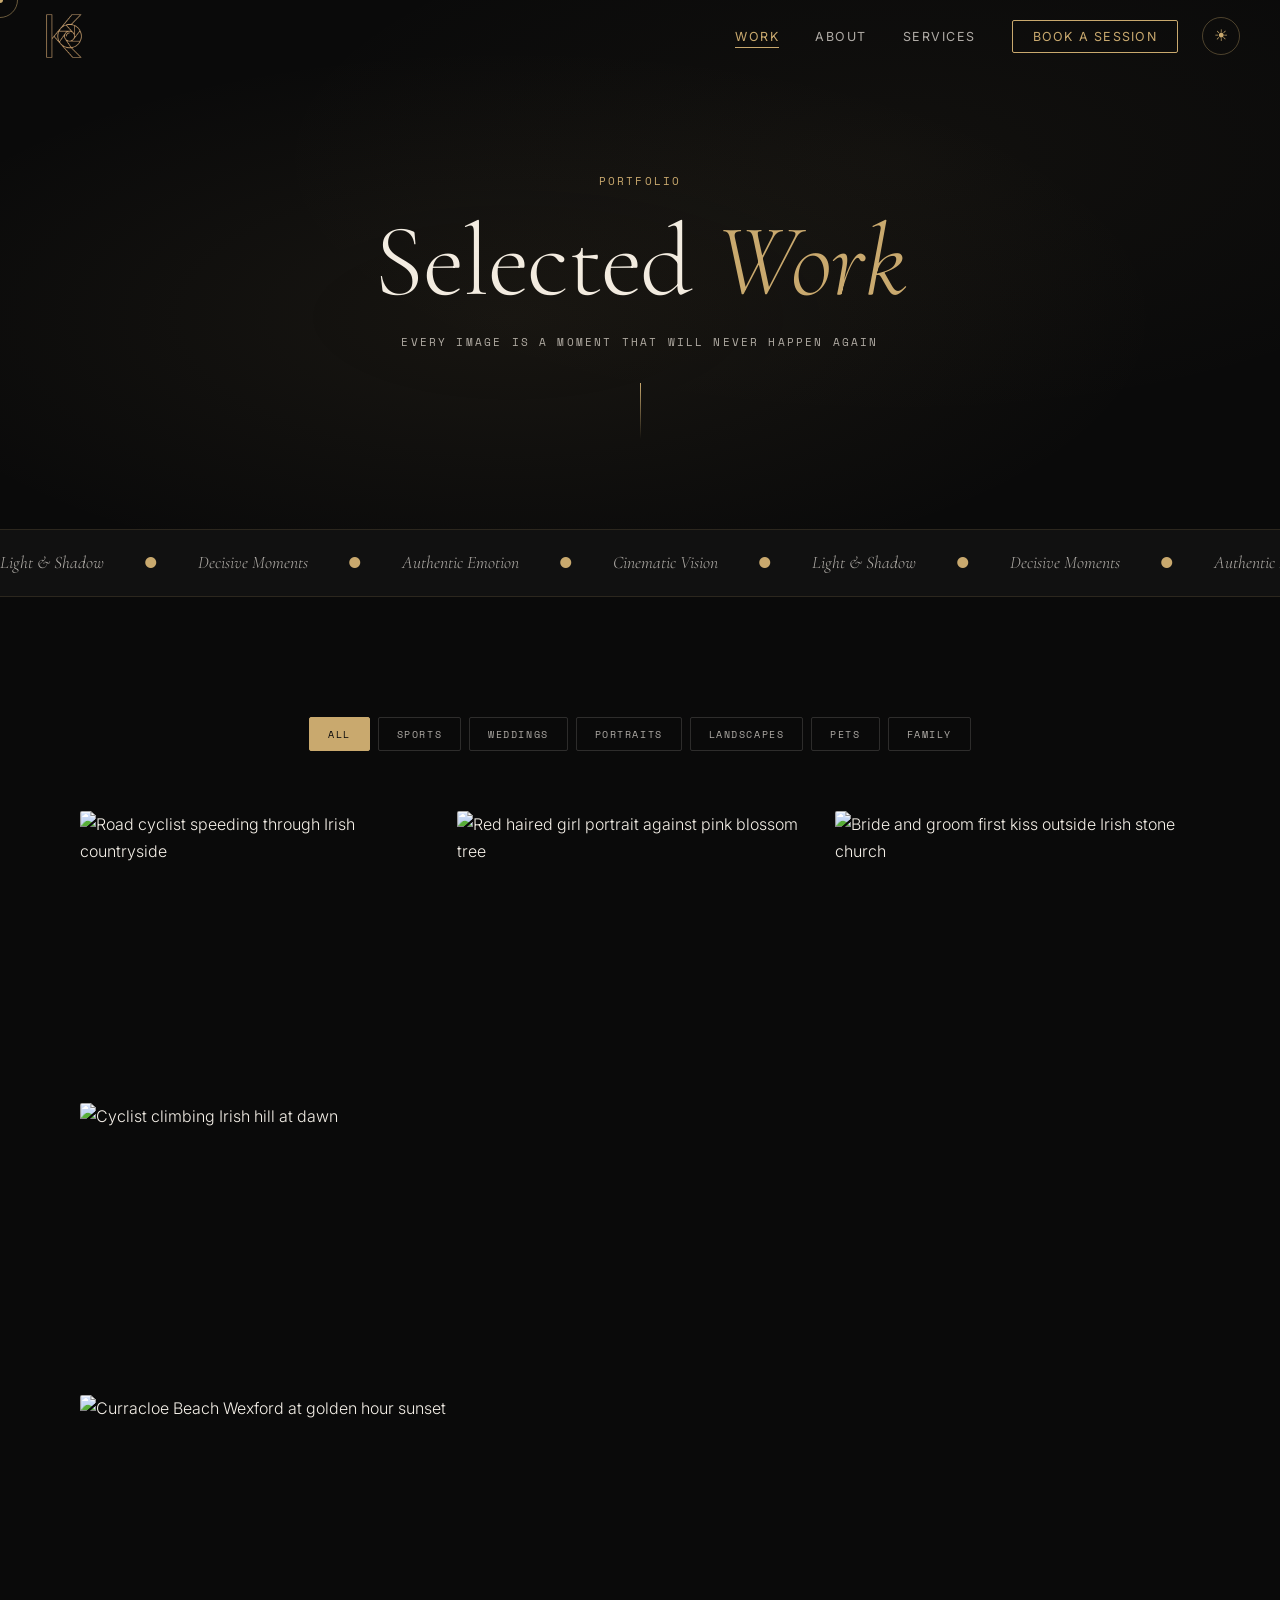
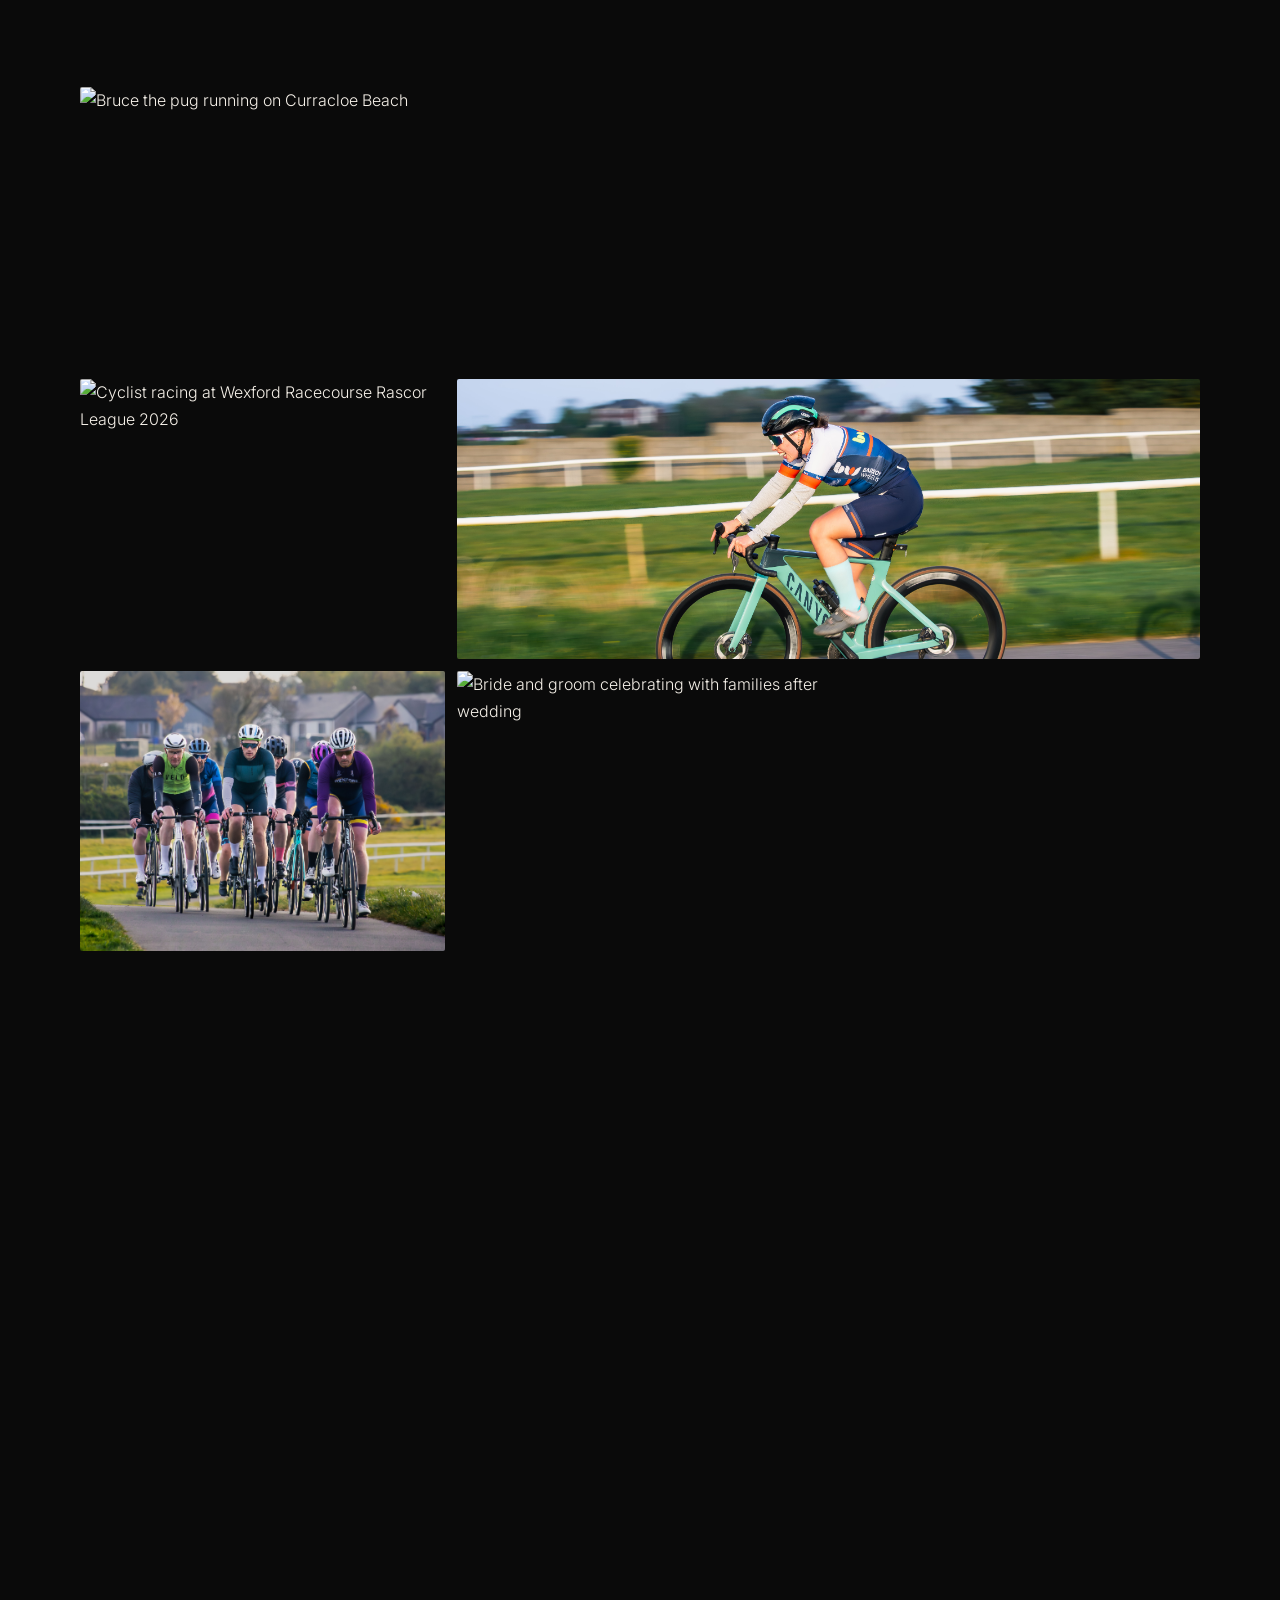
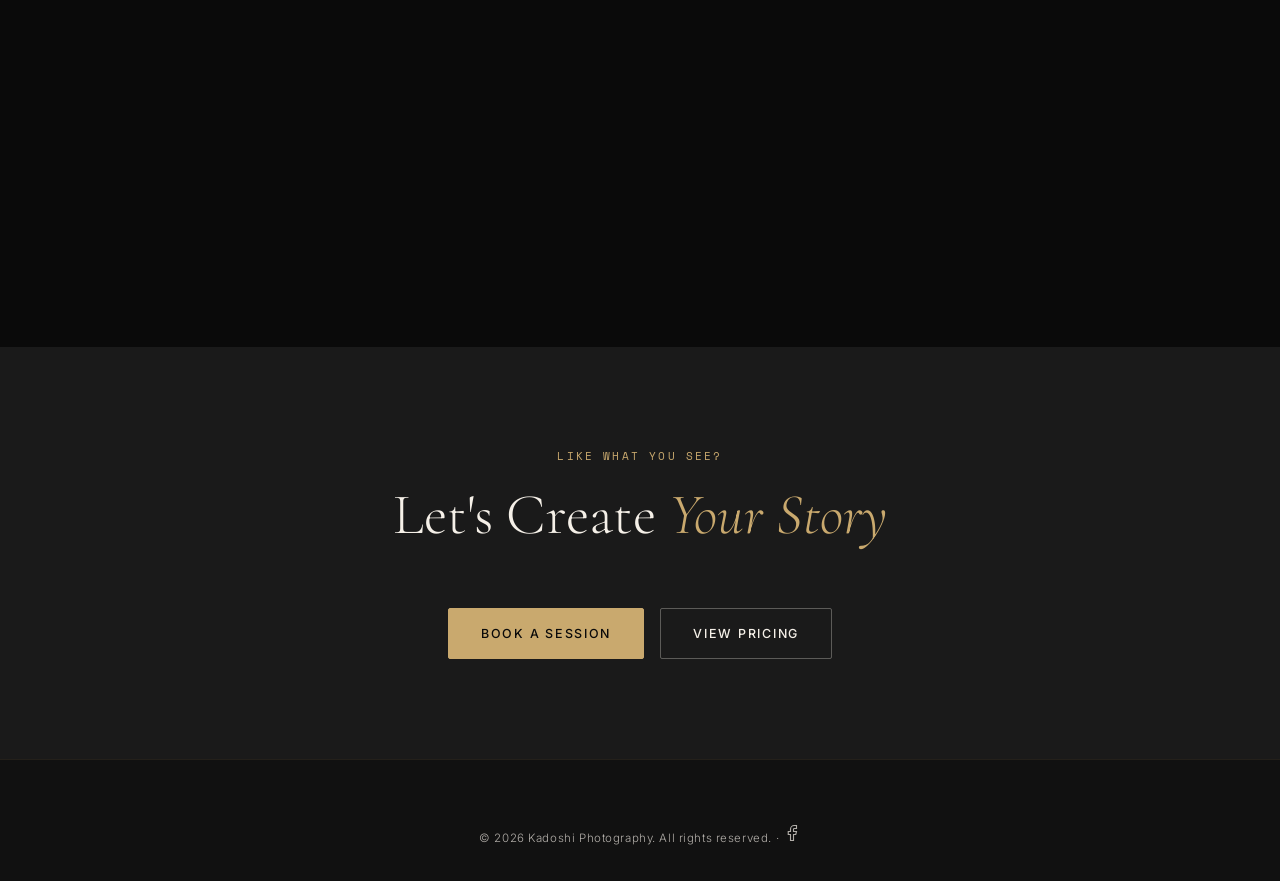
==== commit ae0acab2: "Add close-up portrait woodland-ligh-2 to portraits gallery" ====
--- a/portfolio.html
+++ b/portfolio.html
@@ -122,9 +122,9 @@
           </div>
         </div>
 
-        <div class="gallery-item reveal-item" data-category="weddings" data-index="2"
+        <div class="gallery-item reveal-item tall" data-category="weddings" data-index="2"
           data-story="They had waited fourteen months for this day. When Father O'Brien finally said 'you may kiss the bride', the crowd erupted and confetti filled the October air. She laughed into his lips. I pressed the shutter. Some frames find you.">
-          <img src="images/wedding-church-kiss.png" alt="Bride and groom first kiss outside Irish stone church">
+          <img src="images/wedding-church-kiss.png" alt="Bride and groom first kiss outside Irish stone church" style="object-position: center top;">
           <div class="gallery-overlay">
             <p class="gallery-cat">Weddings</p>
             <h3 class="gallery-name">Forever Begins</h3>
@@ -149,30 +149,12 @@
           </div>
         </div>
 
-        <div class="gallery-item reveal-item" data-category="sports" data-index="5"
-          data-story="Wexford Racecourse, April 28th, 2026. The Rascor Wexford League was thunder and dust — three tons of muscle and determination hurtling down the track at forty kilometres per hour. Every muscle fibre burning, every heartbeat a hammer blow. I positioned myself at the final turn knowing that this is where victory is decided — not by speed, but by will.">
-          <img src="images/cycling.jpg" alt="Horse racing at Wexford Racecourse Rascor League 2026" style="object-position: center center;">
-          <div class="gallery-overlay">
-            <p class="gallery-cat">Sports</p>
-            <h3 class="gallery-name">Pure Drive</h3>
-          </div>
-        </div>
-
-        <div class="gallery-item reveal-item wide" data-category="sports" data-index="6"
-          data-story="The moment between stride and stride — when acceleration becomes art. At full speed down Wexford's track, the jockey and horse move as one organism, communicating through the subtlest shifts of weight and intention. This isn't racing. This is poetry written in hoofbeats.">
-          <img src="images/full-speed.jpg" alt="Racehorse at full speed Wexford Racecourse">
-          <div class="gallery-overlay">
-            <p class="gallery-cat">Sports</p>
-            <h3 class="gallery-name">Full Speed</h3>
-          </div>
-        </div>
-
-        <div class="gallery-item reveal-item" data-category="sports" data-index="7"
-          data-story="The roar before the finish line. Wexford's racing community gathered on April 28th for the Rascor League — generations of tradition, family pride, and the electric tension of three minutes that could change everything. I captured not just the horses, but the collective heartbeat of a community holding its breath.">
-          <img src="images/cycling-peloton.jpg" alt="Rascor Wexford League 2026 racing action" style="object-position: center center;">
-          <div class="gallery-overlay">
-            <p class="gallery-cat">Sports</p>
-            <h3 class="gallery-name">The Race</h3>
+        <div class="gallery-item reveal-item" data-category="portraits" data-index="15"
+          data-story="Same location, same blossom tree, same girl — but completely different. Once the nerves settled, once the guard dropped, this moment happened. Pure, unfiltered laughter against pink petals and open sky. This is what authenticity looks like.">
+          <img src="images/blosson-portrait.png" alt="Red haired girl portrait laughing near blossom tree">
+          <div class="gallery-overlay">
+            <p class="gallery-cat">Portraits</p>
+            <h3 class="gallery-name">Authentic Joy</h3>
           </div>
         </div>
 
@@ -185,6 +167,96 @@
           </div>
         </div>
 
+        <div class="gallery-item reveal-item" data-category="pets" data-index="17"
+          data-story="Bruce in his element — studio light, controlled environment, and still completely unfocused on the camera. There's a beauty in pets when they're simply being themselves. No poses, no tricks, just presence.">
+          <img src="images/pet-bruce-portrait.jpg" alt="Bruce the pug portrait in studio lighting">
+          <div class="gallery-overlay">
+            <p class="gallery-cat">Pets</p>
+            <h3 class="gallery-name">Studio Soul</h3>
+          </div>
+        </div>
+
+        <div class="gallery-item reveal-item" data-category="portraits" data-index="18"
+          data-story="The studio has a way of revealing what natural light conceals. This portrait isn't about technique or environment — it's about that singular moment when someone stops performing and the camera finds their truth. The bare walls, the steady light, the silence — sometimes it takes a studio to unlock a soul.">
+          <img src="images/portrait-studio-soul.png" alt="Portrait in studio lighting" style="object-position: center center;">
+          <div class="gallery-overlay">
+            <p class="gallery-cat">Portraits</p>
+            <h3 class="gallery-name">Studio Truth</h3>
+          </div>
+        </div>
+
+        <div class="gallery-item reveal-item" data-category="sports" data-index="5"
+          data-story="Wexford Racecourse, April 28th, 2026. The Rascor Wexford League cycle race was thunder and dust — cyclists pushing their limits around the track at forty kilometres per hour. Every muscle fibre burning, every heartbeat a hammer blow. I positioned myself at the final turn knowing that this is where victory is decided — not by speed, but by will.">
+          <img src="images/cycling.jpg" alt="Cyclist racing at Wexford Racecourse Rascor League 2026" style="object-position: center center;">
+          <div class="gallery-overlay">
+            <p class="gallery-cat">Sports</p>
+            <h3 class="gallery-name">Pure Drive</h3>
+          </div>
+        </div>
+
+        <div class="gallery-item reveal-item wide" data-category="sports" data-index="6"
+          data-story="The moment between pedal strokes — when acceleration becomes art. At full speed down Wexford's track, the cyclist and their machine move as one organism, communicating through the subtlest shifts of weight and intention. This isn't racing. This is poetry written in velocity.">
+          <img src="images/full-speed.jpg" alt="Cyclist at full speed Wexford Racecourse">
+          <div class="gallery-overlay">
+            <p class="gallery-cat">Sports</p>
+            <h3 class="gallery-name">Full Speed</h3>
+          </div>
+        </div>
+
+        <div class="gallery-item reveal-item" data-category="sports" data-index="7"
+          data-story="The roar before the finish line. Wexford's cycling community gathered on April 28th for the Rascor League — generations of tradition, family pride, and the electric tension of three minutes that could change everything. I captured not just the cyclists, but the collective heartbeat of a community holding its breath.">
+          <img src="images/cycling-peloton.jpg" alt="Rascor Wexford League 2026 cycling action" style="object-position: center center;">
+          <div class="gallery-overlay">
+            <p class="gallery-cat">Sports</p>
+            <h3 class="gallery-name">The Race</h3>
+          </div>
+        </div>
+
+        <div class="gallery-item reveal-item" data-category="weddings" data-index="2b"
+          data-story="Moments after the first kiss, the real celebration began. They turned to their families with genuine, unbridled joy — the weight of anticipation finally lifting, the reality of marriage just beginning. This is the frame where they both realised it was real.">
+          <img src="images/wedding-church-kiss-2.png" alt="Bride and groom celebrating with families after wedding">
+          <div class="gallery-overlay">
+            <p class="gallery-cat">Weddings</p>
+            <h3 class="gallery-name">Joy Unveiled</h3>
+          </div>
+        </div>
+
+        <div class="gallery-item reveal-item" data-category="landscapes" data-index="10"
+          data-story="Hook Head Lighthouse — the oldest operational lighthouse in the world. I arrived two hours before dusk and waited. As the blue hour settled over the Atlantic, the beam swept across a sea that had guided sailors home for over eight hundred years. Ireland carries its history in its light.">
+          <img src="images/landscape-hook-head.png" alt="Hook Head Lighthouse Wexford at blue hour">
+          <div class="gallery-overlay">
+            <p class="gallery-cat">Landscapes</p>
+            <h3 class="gallery-name">Blue Hour</h3>
+          </div>
+        </div>
+
+        <div class="gallery-item reveal-item" data-category="portraits" data-index="13"
+          data-story="No studio. No artificial light. Just an autumn woodland in Wexford, a willing subject, and whatever the sky decided to give us that afternoon. The best portraits are never forced — they're discovered in the quiet space between directions.">
+          <img src="images/portrait-woodland-light.png" alt="Natural light portrait in Irish woodland" style="object-position: center top;">
+          <div class="gallery-overlay">
+            <p class="gallery-cat">Portraits</p>
+            <h3 class="gallery-name">Natural Light</h3>
+          </div>
+        </div>
+
+        <div class="gallery-item reveal-item" data-category="portraits" data-index="19"
+          data-story="Same afternoon, same woodland, same person — but this time I moved closer. Intimacy isn't about distance, it's about attention. In the details — the eyes, the expression, the way light falls across the face — I found something the wider frame couldn't show. Sometimes you have to get closer to see the whole picture.">
+          <img src="images/portrait-woodland-ligh-2.png" alt="Close-up portrait in natural woodland light" style="object-position: center top;">
+          <div class="gallery-overlay">
+            <p class="gallery-cat">Portraits</p>
+            <h3 class="gallery-name">Closer</h3>
+          </div>
+        </div>
+
+        <div class="gallery-item reveal-item wide" data-category="pets" data-index="10"
+          data-story="Zeus and his mate, let loose at Curracloe for a golden hour session. Within seconds they were chasing waves like the ocean was personally put there for them. Animals understand something about joy that we've largely forgotten.">
+          <img src="images/pet-dogs-sunset.png" alt="Two dogs playing on Irish beach at sunset">
+          <div class="gallery-overlay">
+            <p class="gallery-cat">Pets</p>
+            <h3 class="gallery-name">Pure Joy</h3>
+          </div>
+        </div>
+
         <div class="gallery-item reveal-item tall" data-category="street" data-index="9"
           data-story="Dublin on a Tuesday in November. Everyone else had an umbrella and somewhere to be. I had a camera and no particular plan. Street photography is the art of being invisible in plain sight — of finding the extraordinary frame inside the ordinary evening.">
           <img src="images/street-dublin-rain.png" alt="Rainy night street scene in Dublin Ireland">
@@ -194,39 +266,21 @@
           </div>
         </div>
 
-        <div class="gallery-item reveal-item" data-category="landscapes" data-index="10"
-          data-story="Hook Head Lighthouse — the oldest operational lighthouse in the world. I arrived two hours before dusk and waited. As the blue hour settled over the Atlantic, the beam swept across a sea that had guided sailors home for over eight hundred years. Ireland carries its history in its light.">
-          <img src="images/landscape-hook-head.png" alt="Hook Head Lighthouse Wexford at blue hour">
-          <div class="gallery-overlay">
-            <p class="gallery-cat">Landscapes</p>
-            <h3 class="gallery-name">Blue Hour</h3>
-          </div>
-        </div>
-
-        <div class="gallery-item reveal-item wide" data-category="pets" data-index="10"
-          data-story="Zeus and his mate, let loose at Curracloe for a golden hour session. Within seconds they were chasing waves like the ocean was personally put there for them. Animals understand something about joy that we've largely forgotten.">
-          <img src="images/pet-dogs-sunset.png" alt="Two dogs playing on Irish beach at sunset">
-          <div class="gallery-overlay">
-            <p class="gallery-cat">Pets</p>
-            <h3 class="gallery-name">Pure Joy</h3>
-          </div>
-        </div>
-
-        <div class="gallery-item reveal-item" data-category="portraits" data-index="13"
-          data-story="No studio. No artificial light. Just an autumn woodland in Wexford, a willing subject, and whatever the sky decided to give us that afternoon. The best portraits are never forced — they're discovered in the quiet space between directions.">
-          <img src="images/portrait-woodland-light.png" alt="Natural light portrait in Irish woodland" style="object-position: center top;">
-          <div class="gallery-overlay">
-            <p class="gallery-cat">Portraits</p>
-            <h3 class="gallery-name">Natural Light</h3>
-          </div>
-        </div>
-
-        <div class="gallery-item reveal-item wide" data-category="family" data-index="14"
+        <div class="gallery-item reveal-item" data-category="family" data-index="14"
           data-story="They'd been trying to get a family photo for two years. Every attempt — someone blinked, someone cried, the dog escaped. This time I told them to forget about the camera and just talk to each other. Twenty seconds later, this happened. That's the magic of not trying too hard.">
           <img src="images/portrait-family-outdoor.png" alt="Irish family portrait in Wexford countryside">
           <div class="gallery-overlay">
             <p class="gallery-cat">Family</p>
             <h3 class="gallery-name">Together</h3>
+          </div>
+        </div>
+
+        <div class="gallery-item reveal-item" data-category="family" data-index="16"
+          data-story="Same family, same afternoon, different moment. After we captured the perfect shot, the pressure lifted and the real magic began. This is the frame where everyone relaxed, where the youngest finally stopped squirming, where they forgot about the camera entirely. Sometimes the best family photos aren't about perfection — they're about what happens after you've already gotten it right.">
+          <img src="images/portrait-family-outdoor-2.png" alt="Irish family portrait outdoor candid Wexford">
+          <div class="gallery-overlay">
+            <p class="gallery-cat">Family</p>
+            <h3 class="gallery-name">Unguarded</h3>
           </div>
         </div>
 
--- a/css/style.css
+++ b/css/style.css
@@ -502,8 +502,8 @@
 .gallery-overlay {
   position: absolute;
   inset: 0;
-  background: linear-gradient(to top, rgba(0,0,0,0.85) 0%, transparent 60%);
-  padding: 24px;
+  background: linear-gradient(to top, rgba(0,0,0,0.9) 0%, rgba(0,0,0,0.6) 40%, transparent 100%);
+  padding: 32px 28px;
   display: flex;
   flex-direction: column;
   justify-content: flex-end;
@@ -953,11 +953,14 @@
   background: rgba(0,0,0,0.96);
   z-index: 2000;
   display: flex;
+  flex-direction: column;
   align-items: center;
   justify-content: center;
   opacity: 0;
   pointer-events: none;
   transition: opacity 0.3s;
+  overflow-y: auto;
+  padding: 40px 20px;
 }
 
 .lightbox.open {
@@ -967,13 +970,14 @@
 
 .lightbox-content {
   max-width: 90vw;
-  max-height: 85vh;
+  max-height: 70vh;
   position: relative;
+  flex-shrink: 0;
 }
 
 .lightbox-img {
   max-width: min(900px, 90vw);
-  max-height: 82vh;
+  max-height: 70vh;
   object-fit: contain;
   border-radius: 2px;
   display: block;
@@ -986,7 +990,7 @@
 }
 
 .lightbox-close {
-  position: absolute;
+  position: fixed;
   top: 24px; right: 32px;
   font-size: 2.5rem;
   color: var(--white-dim);
@@ -997,7 +1001,7 @@
 .lightbox-close:hover { color: var(--gold); }
 
 .lightbox-nav {
-  position: absolute;
+  position: fixed;
   top: 50%;
   transform: translateY(-50%);
   font-size: 1.8rem;
@@ -1010,11 +1014,9 @@
 .lightbox-nav:hover { color: var(--gold); transform: translateY(-50%) scale(1.1); }
 
 .lightbox-info {
-  position: absolute;
-  bottom: 40px;
-  left: 50%;
-  transform: translateX(-50%);
   text-align: center;
+  margin-top: 32px;
+  flex-shrink: 0;
 }
 
 .lightbox-info .gallery-cat  { margin-bottom: 4px; }
